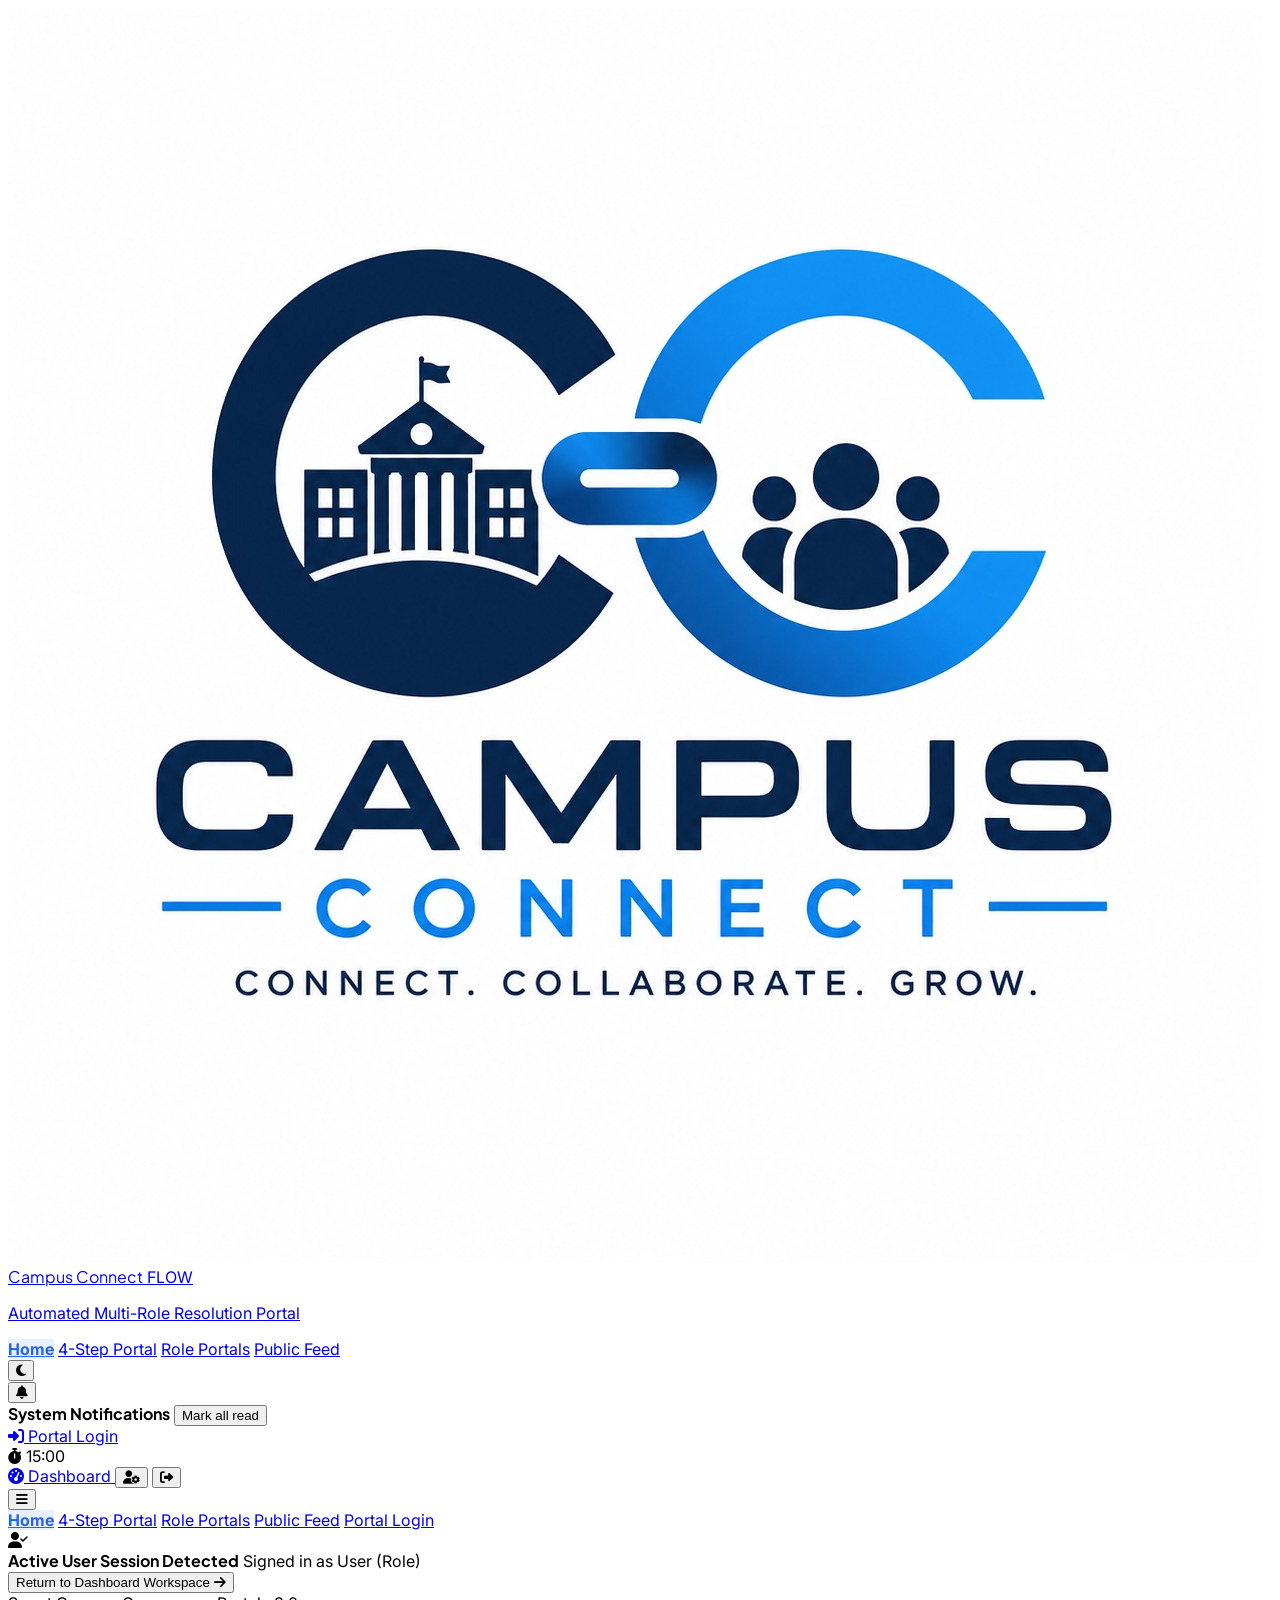
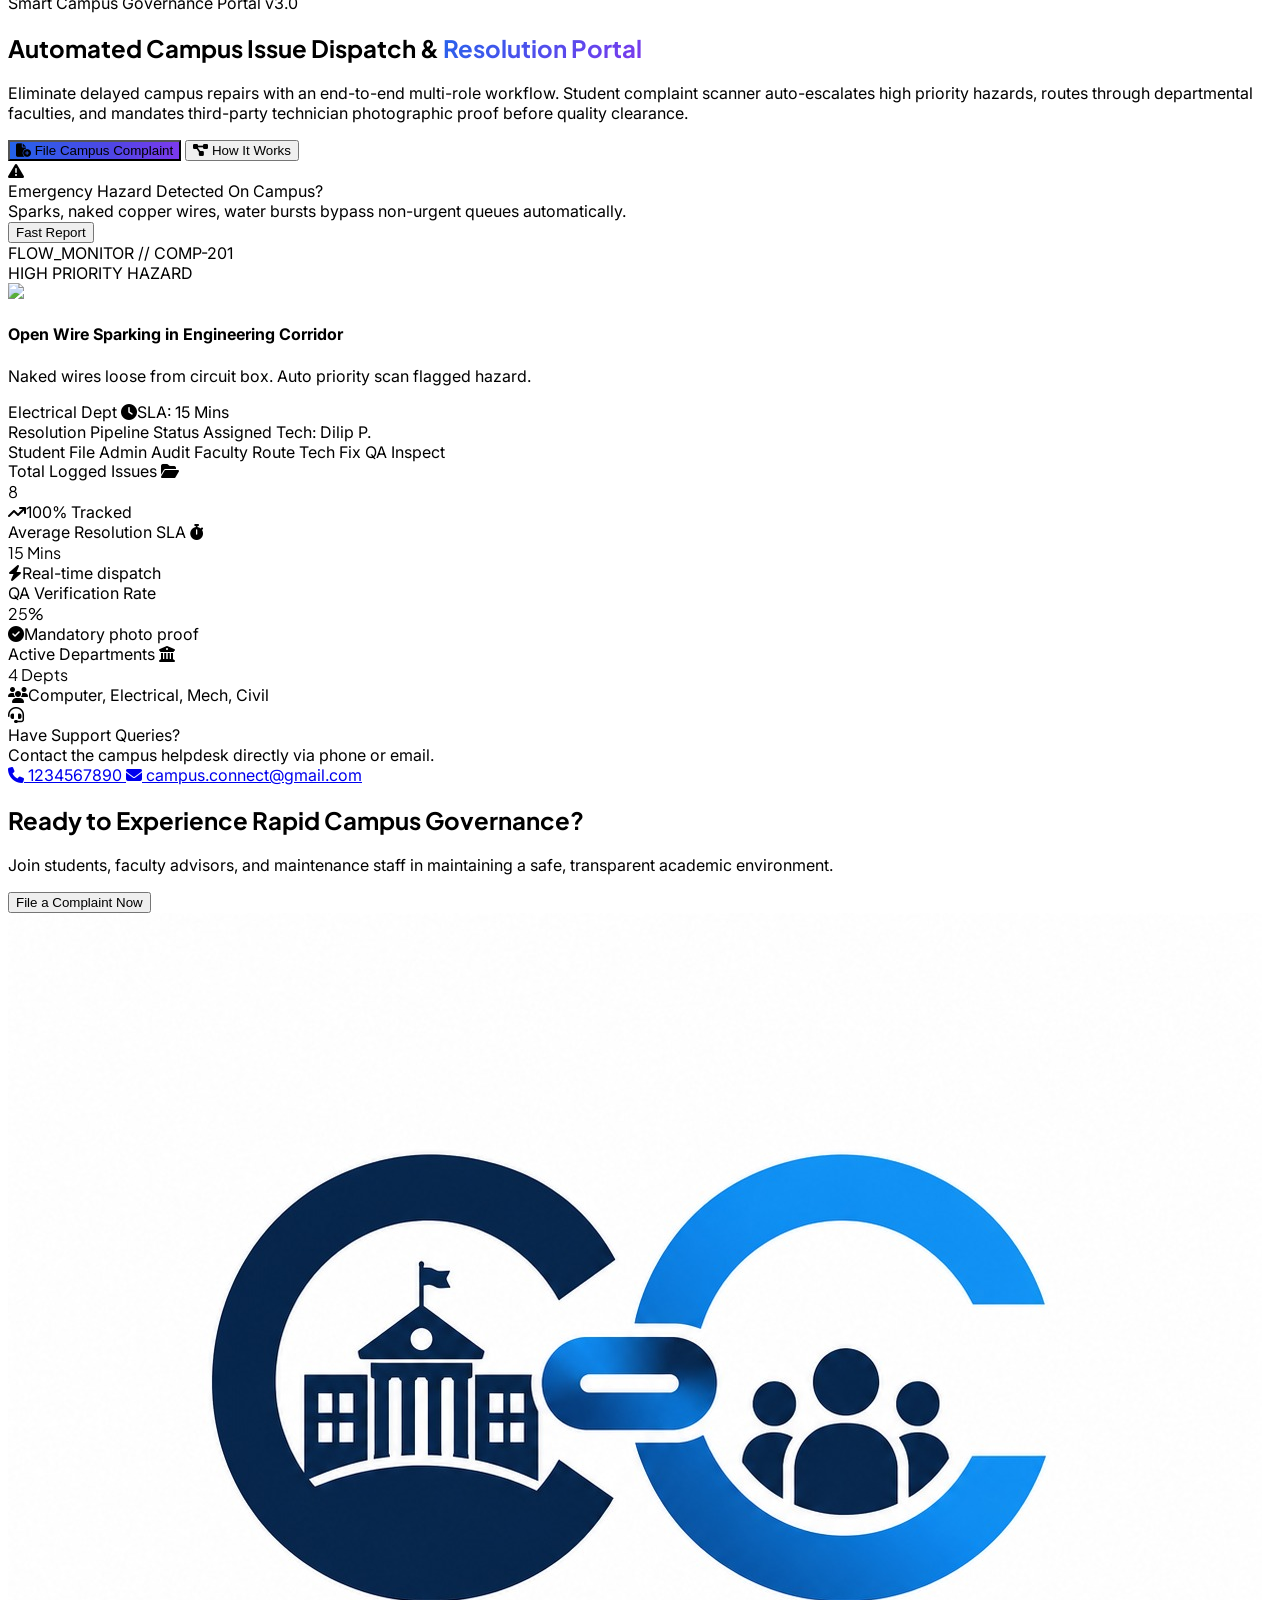
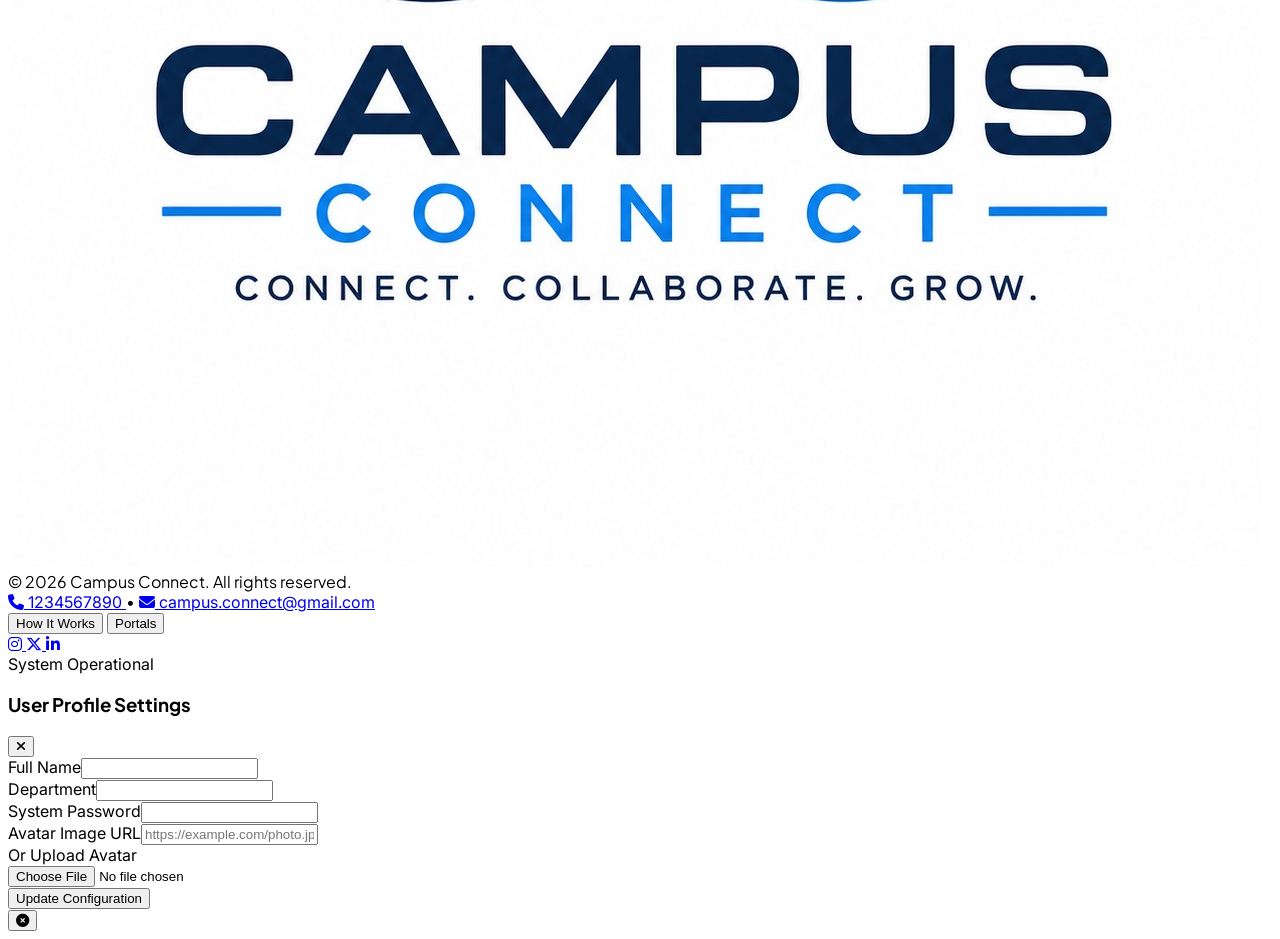
==== index.html @ c185c7f8 "feat: Initial commit of Campus Connect multi-page web application" ====
<!DOCTYPE html>
<html lang="en" class="light scroll-smooth">
<head>
  <meta charset="UTF-8">
  <meta name="viewport" content="width=device-width, initial-scale=1.0">
  <title>Campus Connect - Multi-Role Resolution Portal</title>
  
  <!-- Tailwind CSS CDN & Config -->
  <script src="https://cdn.tailwindcss.com"></script>
  <script>
    tailwind.config = {
      darkMode: 'class',
      theme: {
        extend: {
          colors: {
            brand: { blue:'#2563eb', cyan:'#06b6d4', emerald:'#059669', violet:'#7c3aed', amber:'#d97706' }
          },
          fontFamily: { sans:['Inter','sans-serif'], display:['Plus Jakarta Sans','sans-serif'] },
          boxShadow: { soft:'0 8px 30px rgba(0,0,0,0.06)', softDark:'0 8px 30px rgba(0,0,0,0.3)', glow:'0 0 25px rgba(37,99,235,0.2)' }
        }
      }
    }
  </script>
  
  <!-- Fonts & Icons -->
  <link href="https://fonts.googleapis.com/css2?family=Inter:wght@400;500;600;700&family=Plus+Jakarta+Sans:wght@600;700;800&display=swap" rel="stylesheet">
  <link rel="stylesheet" href="https://cdnjs.cloudflare.com/ajax/libs/font-awesome/6.5.0/css/all.min.css">
  

  <!-- External Stylesheets -->
  <link rel="stylesheet" href="css/style.css">
  <link rel="stylesheet" href="css/home.css">
</head>
<body class="bg-[#f8fafc] dark:bg-[#070709] text-slate-900 dark:text-zinc-100 min-h-screen flex flex-col transition-colors duration-500 selection:bg-blue-600 selection:text-white relative">

  <!-- Background ambient blur decoration -->
  <!-- Background ambient blur decoration -->
<div id="bc-bg" class="fixed inset-0 z-0 pointer-events-none">
  <div class="absolute inset-0 bg-[url('bg.png')] bg-cover bg-center bg-no-repeat bg-fixed opacity-30 dark:opacity-20"></div>
  <div class="absolute -top-32 -left-32 w-[700px] h-[700px] bg-blue-600/15 dark:bg-blue-600/15 blur-[140px] rounded-full animate-glow"></div>
  <div class="absolute -bottom-32 -right-32 w-[700px] h-[700px] bg-violet-600/15 dark:bg-violet-600/15 blur-[140px] rounded-full animate-glow" style="animation-delay: 2s;"></div>
</div>

  <!-- Header Navigation -->
  <!-- Header Navigation -->
<header id="main-header" class="sticky top-0 z-40 bg-white/85 dark:bg-zinc-950/80 backdrop-blur-2xl border-b border-slate-200/80 dark:border-zinc-800/80 transition-colors">
  <div class="max-w-[1440px] mx-auto px-4 lg:px-8 h-[72px] flex items-center justify-between">
    <!-- Brand Logo -->
    <a href="index.html" class="flex items-center gap-3 cursor-pointer group">
      <img src="assets/logo/logo.png" alt="Campus Connect Logo" class="h-10 w-10 rounded-xl object-contain shadow-lg group-hover:rotate-12 group-hover:scale-110 transition-all duration-300 animate-wiggle">
      <div>
        <div class="flex items-center gap-2">
          <span class="font-display font-extrabold text-[20px] tracking-tight text-slate-900 dark:text-white group-hover:text-blue-600 transition-colors">Campus Connect</span>
          <span class="text-[11px] px-2 py-0.5 rounded-full bg-blue-600 text-white font-bold tracking-widest shadow-sm animate-pulse">FLOW</span>
        </div>
        <p class="text-[12px] text-slate-500 dark:text-zinc-400 font-medium -mt-0.5">Automated Multi-Role Resolution Portal</p>
      </div>
    </a>
    
    <!-- Landing Navigation Links -->
    <nav class="hidden md:flex items-center gap-2 text-sm font-semibold text-slate-600 dark:text-zinc-300">
      <a href="index.html" id="nav-item-home" class="nav-route-btn px-4 py-2 rounded-xl text-slate-600 dark:text-zinc-300 hover:text-blue-600 dark:hover:text-blue-400 hover:bg-slate-100 dark:hover:bg-zinc-800/60 transition-all font-semibold">Home</a>
      <a href="portal.html" id="nav-item-portal" class="nav-route-btn px-4 py-2 rounded-xl text-slate-600 dark:text-zinc-300 hover:text-blue-600 dark:hover:text-blue-400 hover:bg-slate-100 dark:hover:bg-zinc-800/60 transition-all font-semibold">4-Step Portal</a>
      <a href="roles.html" id="nav-item-roles" class="nav-route-btn px-4 py-2 rounded-xl text-slate-600 dark:text-zinc-300 hover:text-blue-600 dark:hover:text-blue-400 hover:bg-slate-100 dark:hover:bg-zinc-800/60 transition-all font-semibold">Role Portals</a>
      <a href="feed.html" id="nav-item-feed" class="nav-route-btn px-4 py-2 rounded-xl text-slate-600 dark:text-zinc-300 hover:text-blue-600 dark:hover:text-blue-400 hover:bg-slate-100 dark:hover:bg-zinc-800/60 transition-all font-semibold">Public Feed</a>
    </nav>

    <!-- Header Right Action Group -->
    <div class="flex items-center gap-3">
      <button onclick="toggleTheme()" aria-label="Toggle Dark Mode" class="h-10 w-10 rounded-xl bg-white dark:bg-zinc-900 border border-slate-200 dark:border-zinc-800 flex items-center justify-center hover:scale-110 hover:rotate-45 transition-all text-slate-700 dark:text-zinc-300 shadow-sm">
        <i id="themeIcon" class="fa-solid fa-moon"></i>
      </button>
      
      <!-- Live Notification Icon -->
      <div id="notifWrap" class="relative hidden">
        <button onclick="toggleNotif()" aria-label="System Notifications" class="h-10 w-10 rounded-xl bg-white dark:bg-zinc-900 border border-slate-200 dark:border-zinc-800 flex items-center justify-center relative text-slate-700 dark:text-zinc-300 shadow-sm hover:scale-105 transition">
          <i class="fa-solid fa-bell"></i>
          <span id="notifDot" class="hidden absolute top-2 right-2 h-2.5 w-2.5 bg-red-500 rounded-full animate-ping"></span>
        </button>
        <div id="notifDrop" class="hidden absolute right-0 mt-3 w-[360px] sm:w-[400px] bg-white dark:bg-zinc-900 border border-slate-200 dark:border-zinc-800 rounded-2xl shadow-2xl overflow-hidden z-50">
          <div class="p-4 border-b border-slate-100 dark:border-zinc-800 flex justify-between items-center bg-slate-50/50 dark:bg-zinc-800/50">
            <b class="font-display text-sm">System Notifications</b>
            <button onclick="markAllRead()" class="text-xs text-blue-600 dark:text-blue-400 font-semibold hover:underline">Mark all read</button>
          </div>
          <div id="notifList" class="max-h-[360px] overflow-y-auto"></div>
        </div>
      </div>
      
      <!-- User Profile Chip or Portal Sign In Button -->
      <div id="navRightAuthSlot">
        <a href="login.html" id="navLoginBtn" class="btn-animate px-5 py-2.5 rounded-xl bg-blue-600 hover:bg-blue-700 text-white font-bold text-sm shadow-md flex items-center gap-2">
          <i class="fa-solid fa-right-to-bracket"></i> Portal Login
        </a>
      </div>

      <div id="userChip" class="hidden items-center gap-3">
        <!-- Live Countdown Timer -->
        <div id="sessionTimerBadge" class="hidden items-center gap-1.5 px-3 py-1.5 rounded-xl bg-amber-500/10 text-amber-600 dark:bg-amber-500/20 dark:text-amber-400 font-mono text-sm font-bold transition">
          <i class="fa-solid fa-stopwatch animate-pulse"></i>
          <span id="sessionCountdown">15:00</span>
        </div>

        <div class="text-right leading-tight hidden sm:block">
          <div id="chipName" class="text-base font-bold text-slate-800 dark:text-zinc-200"></div>
          <div id="chipRole" class="text-xs text-slate-500 dark:text-zinc-400"></div>
        </div>
        <div id="chipAvatar" class="h-10 w-10 rounded-xl bg-blue-600 text-white flex items-center justify-center font-bold text-base overflow-hidden bg-cover bg-center shadow-md hover:scale-105 transition"></div>
        
        <a href="roles.html" title="Go to Dashboard" class="btn-animate px-3.5 py-2 rounded-xl bg-slate-900 dark:bg-white text-white dark:text-black font-bold text-xs hidden md:flex items-center gap-1.5">
          <i class="fa-solid fa-gauge-high"></i> Dashboard
        </a>
        <button onclick="openProfileModal()" title="Profile Settings" class="h-10 w-10 rounded-xl bg-slate-100 dark:bg-zinc-800 flex items-center justify-center hover:text-blue-600 hover:scale-110 transition text-slate-600 dark:text-zinc-300"><i class="fa-solid fa-user-gear text-sm"></i></button>
        <button onclick="logout(false)" title="Logout" class="h-10 w-10 rounded-xl bg-slate-100 dark:bg-zinc-800 flex items-center justify-center hover:text-red-500 hover:scale-110 transition text-slate-600 dark:text-zinc-300"><i class="fa-solid fa-right-from-bracket text-sm"></i></button>
      </div>

      <!-- Mobile Hamburger Button -->
      <button onclick="toggleMobileMenu()" aria-label="Toggle Navigation Menu" class="md:hidden h-10 w-10 rounded-xl bg-white dark:bg-zinc-900 border border-slate-200 dark:border-zinc-800 flex items-center justify-center text-slate-700 dark:text-zinc-300">
        <i class="fa-solid fa-bars"></i>
      </button>
    </div>
  </div>

  <!-- Mobile Drawer Menu -->
  <div id="mobileMenuDrawer" class="hidden md:hidden border-t border-slate-200 dark:border-zinc-800 bg-white/95 dark:bg-zinc-950/95 backdrop-blur-xl px-4 py-4 space-y-2">
    <a href="index.html" id="mob-nav-home" class="mobile-nav-btn block px-4 py-2.5 rounded-xl text-slate-700 dark:text-zinc-200 hover:bg-slate-100 dark:hover:bg-zinc-800/60 font-semibold text-sm">Home</a>
    <a href="portal.html" id="mob-nav-portal" class="mobile-nav-btn block px-4 py-2.5 rounded-xl text-slate-700 dark:text-zinc-200 hover:bg-slate-100 dark:hover:bg-zinc-800/60 font-semibold text-sm">4-Step Portal</a>
    <a href="roles.html" id="mob-nav-roles" class="mobile-nav-btn block px-4 py-2.5 rounded-xl text-slate-700 dark:text-zinc-200 hover:bg-slate-100 dark:hover:bg-zinc-800/60 font-semibold text-sm">Role Portals</a>
    <a href="feed.html" id="mob-nav-feed" class="mobile-nav-btn block px-4 py-2.5 rounded-xl text-slate-700 dark:text-zinc-200 hover:bg-slate-100 dark:hover:bg-zinc-800/60 font-semibold text-sm">Public Feed</a>
    <a href="login.html" id="mob-nav-login" class="mobile-nav-btn block px-4 py-2.5 rounded-xl text-blue-600 dark:text-blue-400 hover:bg-blue-50 dark:hover:bg-blue-950/40 font-bold text-sm">Portal Login</a>
  </div>
</header>

  <!-- Toast Message Container -->
  <div id="toastBox" class="fixed top-24 right-6 z-[100] flex flex-col gap-2 pointer-events-none"></div>

  <!-- Main Content -->
  <main class="flex-1 max-w-[1440px] w-full mx-auto px-4 lg:px-8 py-6 lg:py-8 relative z-10">
    <section id="view-landing" class="space-y-20 py-6 page-view">
  

  <!-- Banner for logged-in users visiting Home -->
  <div id="loggedInHomeBanner" class="hidden p-5 rounded-2xl bg-blue-600/10 border border-blue-600/20 text-blue-900 dark:text-blue-300 flex flex-wrap justify-between items-center gap-4 transition-all hover:border-blue-600/40 reveal-on-scroll">
    <div class="flex items-center gap-3">
      <div class="h-12 w-12 rounded-xl bg-blue-600 text-white flex items-center justify-center font-bold text-xl pulse-ring"><i class="fa-solid fa-user-check"></i></div>
      <div>
        <b class="font-display font-bold text-base block">Active User Session Detected</b>
        <span class="text-sm text-slate-600 dark:text-zinc-400">Signed in as <span id="bannerUserName" class="font-bold">User</span> (<span id="bannerUserRole">Role</span>)</span>
      </div>
    </div>
    <button onclick="openDashboardView()" class="btn-animate px-6 py-3 rounded-xl bg-blue-600 hover:bg-blue-700 text-white font-bold text-sm shadow-md flex items-center gap-2">
      Return to Dashboard Workspace <i class="fa-solid fa-arrow-right transition-transform group-hover:translate-x-1"></i>
    </button>
  </div>

  <!-- Hero Section -->
  <div class="grid lg:grid-cols-12 gap-10 items-center pt-4">
    <div class="lg:col-span-7 space-y-8 reveal-on-scroll">
      <div class="inline-flex items-center gap-2 px-4 py-2 rounded-full bg-blue-500/10 dark:bg-blue-500/20 text-blue-700 dark:text-blue-300 text-sm font-bold border border-blue-500/20 animate-border">
        <span class="relative flex h-2.5 w-2.5">
          <span class="animate-ping absolute inline-flex h-full w-full rounded-full bg-blue-400 opacity-75"></span>
          <span class="relative inline-flex rounded-full h-2.5 w-2.5 bg-blue-500"></span>
        </span>
        Smart Campus Governance Portal v3.0
      </div>

      <h1 class="font-display text-5xl sm:text-6xl lg:text-7xl font-extrabold tracking-tight leading-[1.08] text-slate-900 dark:text-white">
        Automated Campus Issue Dispatch & <span class="gradient-text">Resolution Portal</span>
      </h1>

      <p class="text-slate-600 dark:text-zinc-300 text-lg sm:text-xl leading-relaxed font-medium max-w-2xl">
        Eliminate delayed campus repairs with an end-to-end multi-role workflow. Student complaint scanner auto-escalates high priority hazards, routes through departmental faculties, and mandates third-party technician photographic proof before quality clearance.
      </p>

      <div class="flex flex-wrap items-center gap-4 pt-2">
        <button onclick="window.location.href='login.html?role=student'" class="btn-animate shimmer-btn px-8 py-4 rounded-xl text-white font-bold text-base shadow-xl shadow-blue-600/25 flex items-center gap-2.5 group">
          <i class="fa-solid fa-file-circle-plus group-hover:rotate-12 transition-transform text-lg"></i> File Campus Complaint
        </button>
        <button onclick="window.location.href='portal.html'" class="btn-animate px-8 py-4 rounded-xl bg-white dark:bg-zinc-900 border border-slate-200 dark:border-zinc-800 text-slate-800 dark:text-zinc-200 font-bold text-base hover:bg-slate-50 dark:hover:bg-zinc-800 flex items-center gap-2.5 group">
          <i class="fa-solid fa-diagram-project group-hover:scale-110 transition-transform text-lg"></i> How It Works
        </button>
      </div>

      <!-- Quick Emergency Hazard Trigger Banner -->
      <div class="p-5 rounded-2xl bg-amber-500/10 border border-amber-500/30 flex items-center justify-between gap-4 mt-8 hover:bg-amber-500/15 transition-all">
        <div class="flex items-center gap-3.5">
          <i class="fa-solid fa-triangle-exclamation text-amber-600 text-2xl animate-bounce"></i>
          <div>
            <div class="text-sm font-bold text-amber-900 dark:text-amber-400">Emergency Hazard Detected On Campus?</div>
            <div class="text-xs sm:text-sm text-slate-600 dark:text-zinc-400">Sparks, naked copper wires, water bursts bypass non-urgent queues automatically.</div>
          </div>
        </div>
        <button onclick="triggerEmergencyReport()" class="btn-animate px-4 py-2.5 rounded-xl bg-amber-600 text-white font-bold text-xs sm:text-sm hover:bg-amber-700 shrink-0">
          Fast Report
        </button>
      </div>
    </div>

    <!-- Hero Right Graphic Preview Card -->
    <div class="lg:col-span-5 reveal-on-scroll delay-200">
      <div class="bg-white dark:bg-zinc-900 border border-slate-200 dark:border-zinc-800 rounded-[32px] p-6 shadow-2xl relative overflow-hidden card-hover animate-float group">
        <div class="flex justify-between items-center pb-4 border-b border-slate-100 dark:border-zinc-800">
          <div class="flex items-center gap-2">
            <div class="h-3 w-3 rounded-full bg-red-500 animate-pulse"></div>
            <div class="h-3 w-3 rounded-full bg-amber-500"></div>
            <div class="h-3 w-3 rounded-full bg-emerald-500"></div>
            <span class="text-xs font-bold text-slate-400 ml-2 font-mono">FLOW_MONITOR // COMP-201</span>
          </div>
          <span class="px-3 py-1 rounded-full text-xs font-bold bg-red-600 text-white animate-pulse">HIGH PRIORITY HAZARD</span>
        </div>

        <div class="mt-5 space-y-5">
          <div class="flex items-start gap-4">
            <div class="overflow-hidden rounded-xl border shrink-0 h-24 w-28">
              <img src="https://images.unsplash.com/photo-1558346490-a72e53ae2d4f?q=80&w=300" class="h-full w-full object-cover img-zoom">
            </div>
            <div>
              <h4 class="font-bold text-base text-slate-900 dark:text-zinc-100 group-hover:text-blue-600 transition-colors">Open Wire Sparking in Engineering Corridor</h4>
              <p class="text-xs sm:text-sm text-slate-500 dark:text-zinc-400 mt-1 line-clamp-2">Naked wires loose from circuit box. Auto priority scan flagged hazard.</p>
              <div class="flex items-center gap-2.5 mt-2.5">
                <span class="text-xs font-semibold px-2.5 py-0.5 rounded bg-blue-100 dark:bg-blue-950 text-blue-700 dark:text-blue-300">Electrical Dept</span>
                <span class="text-xs text-slate-400"><i class="fa-solid fa-clock mr-1 animate-spin" style="animation-duration: 8s;"></i>SLA: 15 Mins</span>
              </div>
            </div>
          </div>

          <!-- Mini Step Progress Bar -->
          <div class="p-4 bg-slate-50 dark:bg-zinc-800/60 rounded-xl border border-slate-150 dark:border-zinc-800 space-y-2.5">
            <div class="flex justify-between text-xs font-bold">
              <span>Resolution Pipeline Status</span>
              <span class="text-blue-600 dark:text-blue-400">Assigned Tech: Dilip P.</span>
            </div>
            <div class="w-full bg-slate-200 dark:bg-zinc-700 h-2.5 rounded-full overflow-hidden flex">
              <div class="bg-blue-600 h-full w-[65%] animate-pulse"></div>
            </div>
            <div class="flex justify-between text-[11px] text-slate-400 font-mono">
              <span>Student File</span>
              <span>Admin Audit</span>
              <span>Faculty Route</span>
              <span class="text-blue-600 font-bold">Tech Fix</span>
              <span>QA Inspect</span>
            </div>
          </div>
        </div>
      </div>
    </div>
  </div>

  <!-- Live Operational Counters -->
  <div id="landingStatsGrid" class="grid grid-cols-2 lg:grid-cols-4 gap-5 pt-4">
    <div class="bg-white dark:bg-zinc-900 border border-slate-200 dark:border-zinc-800 rounded-2xl p-6 shadow-sm card-hover group reveal-on-scroll delay-100">
      <div class="text-sm font-semibold text-slate-500 dark:text-zinc-400 flex items-center justify-between">
        <span>Total Logged Issues</span>
        <i class="fa-solid fa-folder-open text-blue-600 text-lg group-hover:scale-125 transition-transform"></i>
      </div>
      <div id="lStatTotal" class="text-4xl font-extrabold font-display mt-3 text-slate-900 dark:text-white group-hover:text-blue-600 transition-colors">0</div>
      <div class="text-xs text-emerald-600 font-semibold mt-1.5"><i class="fa-solid fa-arrow-trend-up mr-1"></i>100% Tracked</div>
    </div>

    <div class="bg-white dark:bg-zinc-900 border border-slate-200 dark:border-zinc-800 rounded-2xl p-6 shadow-sm card-hover group reveal-on-scroll delay-200">
      <div class="text-sm font-semibold text-slate-500 dark:text-zinc-400 flex items-center justify-between">
        <span>Average Resolution SLA</span>
        <i class="fa-solid fa-stopwatch text-violet-600 text-lg group-hover:scale-125 transition-transform"></i>
      </div>
      <div id="lStatSla" class="text-4xl font-extrabold font-display mt-3 text-slate-900 dark:text-white group-hover:text-violet-600 transition-colors">15 Mins</div>
      <div class="text-xs text-blue-600 font-semibold mt-1.5"><i class="fa-solid fa-bolt mr-1 animate-bounce"></i>Real-time dispatch</div>
    </div>

    <div class="bg-white dark:bg-zinc-900 border border-slate-200 dark:border-zinc-800 rounded-2xl p-6 shadow-sm card-hover group reveal-on-scroll delay-300">
      <div class="text-sm font-semibold text-slate-500 dark:text-zinc-400 flex items-center justify-between">
        <span>QA Verification Rate</span>
        <i class="fa-solid fa-shield-check text-emerald-600 text-lg group-hover:scale-125 transition-transform"></i>
      </div>
      <div id="lStatCleared" class="text-4xl font-extrabold font-display mt-3 text-slate-900 dark:text-white group-hover:text-emerald-600 transition-colors">0%</div>
      <div class="text-xs text-emerald-600 font-semibold mt-1.5"><i class="fa-solid fa-circle-check mr-1"></i>Mandatory photo proof</div>
    </div>

    <div class="bg-white dark:bg-zinc-900 border border-slate-200 dark:border-zinc-800 rounded-2xl p-6 shadow-sm card-hover group reveal-on-scroll delay-400">
      <div class="text-sm font-semibold text-slate-500 dark:text-zinc-400 flex items-center justify-between">
        <span>Active Departments</span>
        <i class="fa-solid fa-building-columns text-amber-600 text-lg group-hover:scale-125 transition-transform"></i>
      </div>
      <div id="lStatDepts" class="text-4xl font-extrabold font-display mt-3 text-slate-900 dark:text-white group-hover:text-amber-600 transition-colors">4 Depts</div>
      <div class="text-xs text-slate-500 font-semibold mt-1.5"><i class="fa-solid fa-users mr-1"></i>Computer, Electrical, Mech, Civil</div>
    </div>
  </div>

  <!-- ROLE PORTAL SELECTION CARDS -->
  <div 
  <!-- DIRECT HELP CONTACT CARD -->
  <div class="max-w-4xl mx-auto p-6 rounded-3xl bg-white dark:bg-zinc-900 border border-slate-200 dark:border-zinc-800 shadow-sm flex flex-col sm:flex-row items-center justify-between gap-6 hover:border-blue-500/40 transition-colors reveal-on-scroll">
    <div class="flex items-center gap-4">
      <div class="h-12 w-12 rounded-2xl bg-blue-600/10 text-blue-600 flex items-center justify-center shrink-0 animate-pulse text-xl">
        <i class="fa-solid fa-headset"></i>
      </div>
      <div>
        <div class="text-base font-bold text-slate-900 dark:text-white">Have Support Queries?</div>
        <div class="text-xs sm:text-sm text-slate-500 dark:text-zinc-400">Contact the campus helpdesk directly via phone or email.</div>
      </div>
    </div>
    <div class="flex items-center gap-3 text-sm font-bold shrink-0">
      <a href="tel:1234567890" class="btn-animate px-4 py-2.5 rounded-xl bg-slate-100 dark:bg-zinc-800 hover:text-blue-600 flex items-center gap-2">
        <i class="fa-solid fa-phone text-blue-600"></i> 1234567890
      </a>
      <a href="mailto:campus.connect@gmail.com" class="btn-animate px-4 py-2.5 rounded-xl bg-blue-600 text-white hover:bg-blue-700 flex items-center gap-2 shadow-sm">
        <i class="fa-solid fa-envelope"></i> campus.connect@gmail.com
      </a>
    </div>
  </div>

  <!-- CALL TO ACTION BANNER -->
  <div class="p-10 sm:p-14 rounded-[36px] bg-gradient-to-r from-blue-600 via-indigo-600 to-violet-600 text-white text-center space-y-5 shadow-xl relative overflow-hidden group reveal-on-scroll">
    <div class="absolute inset-0 bg-white/5 opacity-0 group-hover:opacity-100 transition-opacity"></div>
    <h2 class="font-display text-3xl sm:text-5xl font-extrabold relative z-10">Ready to Experience Rapid Campus Governance?</h2>
    <p class="text-base sm:text-lg text-blue-100 max-w-2xl mx-auto font-medium relative z-10">Join students, faculty advisors, and maintenance staff in maintaining a safe, transparent academic environment.</p>
    <div class="pt-2 relative z-10">
      <button onclick="window.location.href='login.html?role=student'" class="btn-animate px-9 py-4 rounded-xl bg-white text-blue-700 font-extrabold text-base shadow-lg hover:bg-slate-100">
        File a Complaint Now
      </button>
    </div>
  </div>


</section>
  </main>

  <!-- Shared Footer -->
  <footer class="mt-auto border-t border-slate-200 dark:border-zinc-800 bg-white/80 dark:bg-zinc-950/80 backdrop-blur-md relative z-10 py-6 transition-colors">
  <div class="max-w-[1440px] mx-auto px-4 lg:px-8 flex flex-col md:flex-row items-center justify-between gap-4 text-xs text-slate-500 dark:text-zinc-400">
    <div class="flex flex-col sm:flex-row items-center gap-3 sm:gap-4">
      <div class="flex items-center gap-3">
        <img src="assets/logo/logo.png" alt="Campus Connect Logo" class="h-7 w-7 rounded-lg object-contain">
        <span class="font-display font-semibold text-slate-700 dark:text-zinc-300">&copy; 2026 Campus Connect. All rights reserved.</span>
      </div>
      
      <!-- Contact Information Details -->
      <div class="flex items-center gap-3 border-t sm:border-t-0 sm:border-l border-slate-200 dark:border-zinc-800 pt-2 sm:pt-0 sm:pl-4 text-[11px] font-medium">
        <a href="tel:1234567890" class="hover:text-blue-600 dark:hover:text-blue-400 transition flex items-center gap-1.5">
          <i class="fa-solid fa-phone text-blue-600"></i> 1234567890
        </a>
        <span class="text-slate-300 dark:text-zinc-700">•</span>
        <a href="mailto:campus.connect@gmail.com" class="hover:text-blue-600 dark:hover:text-blue-400 transition flex items-center gap-1.5">
          <i class="fa-solid fa-envelope text-blue-600"></i> campus.connect@gmail.com
        </a>
      </div>
    </div>

    <div class="flex flex-wrap items-center gap-4 sm:gap-6 font-medium">
      <button href="portal.html" class="hover:text-blue-600 dark:hover:text-blue-400 transition">How It Works</button>
      <button href="roles.html" class="hover:text-blue-600 dark:hover:text-blue-400 transition">Portals</button>
      
      <!-- Social Media Buttons -->
      <div class="flex items-center gap-2 border-t sm:border-t-0 sm:border-l border-slate-200 dark:border-zinc-800 pt-2 sm:pt-0 sm:pl-4">
        <a href="https://instagram.com" target="_blank" rel="noopener noreferrer" title="Instagram" class="h-8 w-8 rounded-xl bg-slate-100 dark:bg-zinc-800 hover:bg-pink-600 hover:text-white dark:hover:bg-pink-600 dark:hover:text-white flex items-center justify-center text-slate-600 dark:text-zinc-300 transition-all shadow-sm hover:scale-105">
          <i class="fa-brands fa-instagram text-sm"></i>
        </a>
        <a href="https://twitter.com" target="_blank" rel="noopener noreferrer" title="Twitter / X" class="h-8 w-8 rounded-xl bg-slate-100 dark:bg-zinc-800 hover:bg-slate-900 hover:text-white dark:hover:bg-white dark:hover:text-black flex items-center justify-center text-slate-600 dark:text-zinc-300 transition-all shadow-sm hover:scale-105">
          <i class="fa-brands fa-x-twitter text-sm"></i>
        </a>
        <a href="https://linkedin.com" target="_blank" rel="noopener noreferrer" title="LinkedIn" class="h-8 w-8 rounded-xl bg-slate-100 dark:bg-zinc-800 hover:bg-blue-600 hover:text-white dark:hover:bg-blue-600 dark:hover:text-white flex items-center justify-center text-slate-600 dark:text-zinc-300 transition-all shadow-sm hover:scale-105">
          <i class="fa-brands fa-linkedin-in text-sm"></i>
        </a>
      </div>

      <span class="inline-flex items-center gap-1.5 px-2.5 py-1 rounded-full bg-emerald-500/10 text-emerald-600 dark:text-emerald-400 font-bold text-[10px]">
        <span class="h-1.5 w-1.5 rounded-full bg-emerald-500 animate-pulse"></span>
        System Operational
      </span>
    </div>
  </div>
</footer>

  <!-- Global Modals -->
  <!-- Profile Editing Modal -->
<div id="modalProfile" class="fixed inset-0 hidden z-50 overflow-y-auto">
  <div class="absolute inset-0 bg-black/40 modal-backdrop" onclick="closeProfileModal()"></div>
  <div class="relative max-w-md mx-auto mt-20 mb-10 bg-white dark:bg-zinc-900 rounded-[24px] border border-slate-200 dark:border-zinc-800 p-6 shadow-2xl">
    <div class="flex justify-between items-center mb-4">
      <h3 id="profileModalTitle" class="font-display font-bold text-lg text-slate-900 dark:text-white">User Profile Settings</h3>
      <button onclick="closeProfileModal()" class="h-8 w-8 rounded-full bg-slate-100 dark:bg-zinc-800 flex items-center justify-center"><i class="fa-solid fa-xmark"></i></button>
    </div>
    <form onsubmit="saveProfile(event)" class="space-y-4">
      <div><label class="text-xs font-semibold text-slate-700 dark:text-zinc-200">Full Name</label><input id="profName" required class="mt-1.5 w-full px-4 py-3 rounded-xl bg-slate-50 dark:bg-zinc-800 border text-sm"></div>
      <div id="profDeptGroup"><label id="profDeptLabel" class="text-xs font-semibold text-slate-700 dark:text-zinc-200">Department</label><input id="profDept" class="mt-1.5 w-full px-4 py-3 rounded-xl bg-slate-50 dark:bg-zinc-800 border text-sm"></div>
      <div><label class="text-xs font-semibold text-slate-700 dark:text-zinc-200">System Password</label><input id="profPass" type="password" required class="mt-1.5 w-full px-4 py-3 rounded-xl bg-slate-50 dark:bg-zinc-800 border text-sm"></div>
      <div><label class="text-xs font-semibold text-slate-700 dark:text-zinc-200">Avatar Image URL</label><input id="profImgUrl" placeholder="https://example.com/photo.jpg" class="mt-1.5 w-full px-4 py-3 rounded-xl bg-slate-50 dark:bg-zinc-800 border text-sm"></div>
      <div>
        <label class="text-xs font-semibold text-slate-700 dark:text-zinc-200">Or Upload Avatar</label>
        <div class="mt-1.5 border border-dashed rounded-xl p-3 bg-slate-50 dark:bg-zinc-800 text-center">
          <input type="file" id="profFile" accept="image/*" onchange="handleProfileImgUpload(this)" class="text-xs">
        </div>
      </div>
      <button class="w-full py-3 rounded-xl bg-blue-600 text-white font-bold text-sm shadow-md">Update Configuration</button>
    </form>
  </div>
</div>


  <!-- Media evidence visual lightbox -->
<div id="modalImg" class="fixed inset-0 hidden z-[70] bg-black/95 backdrop-blur-md flex items-center justify-center p-6" onclick="closeLightbox()">
  <div class="max-w-3xl w-full text-center relative" onclick="event.stopPropagation()">
    <button onclick="closeLightbox()" class="absolute -top-12 right-0 text-white text-2xl"><i class="fa-solid fa-circle-xmark"></i></button>
    <div id="lightboxMediaContainer" class="rounded-2xl overflow-hidden shadow-2xl bg-black max-h-[75vh] flex items-center justify-center"></div>
    <div id="bigCap" class="mt-3 text-white text-sm bg-white/10 inline-block px-4 py-2 rounded-full"></div>
  </div>
</div>



  <!-- Page Specific Modals -->
  

  <!-- Modular JavaScript Engine -->
  <script src="js/main.js"></script>
  <script src="js/navigation.js"></script>
  <script src="js/animations.js"></script>
</body>
</html>
---- css/style.css ----
/* ==========================================================================
   Campus Connect - Common Stylesheet (style.css)
   ========================================================================== */


*{ -webkit-font-smoothing:antialiased }
body{font-family:Inter,sans-serif}
.font-display{font-family:'Plus Jakarta Sans',sans-serif}
::-webkit-scrollbar{width:6px;height:6px}
::-webkit-scrollbar-thumb{background:#cbd5e1;border-radius:999px}
.dark ::-webkit-scrollbar-thumb{background:#3f3f46}
.modal-backdrop{backdrop-filter:blur(16px)}

/* Enhanced Animations & Transitions */
.card-hover{transition:all .35s cubic-bezier(.175,.885,.32,1.275)}
.card-hover:hover{transform:translateY(-6px) scale(1.015);box-shadow:0 22px 45px -12px rgba(37,99,235,.22)}

.btn-animate{transition:all .25s cubic-bezier(.4,0,.2,1);position:relative;overflow:hidden}
.btn-animate:hover{transform:translateY(-2px) scale(1.02);box-shadow:0 12px 25px -8px rgba(37,99,235,.35)}
.btn-animate:active{transform:translateY(1px) scale(0.98)}

.gradient-text{background:linear-gradient(135deg,#2563eb 0%,#7c3aed 100%);-webkit-background-clip:text;-webkit-text-fill-color:transparent}
.dark .gradient-text{background:linear-gradient(135deg,#60a5fa 0%,#c084fc 100%);-webkit-background-clip:text;-webkit-text-fill-color:transparent}

/* Custom Keyframe Animations */
@keyframes pulseGlow{0%,100%{opacity:0.6;transform:scale(1)}50%{opacity:0.95;transform:scale(1.06)}}
.animate-glow{animation:pulseGlow 4s infinite ease-in-out}

@keyframes floatSlow{0%,100%{transform:translateY(0px)}50%{transform:translateY(-10px)}}
.animate-float{animation:floatSlow 5s ease-in-out infinite}

@keyframes shimmerWave{0%{background-position:-200% 0}100%{background-position:200% 0}}
.shimmer-btn{background:linear-gradient(90deg, #2563eb 0%, #4f46e5 30%, #7c3aed 50%, #4f46e5 70%, #2563eb 100%);background-size:200% 100%;animation:shimmerWave 4s linear infinite}
.shimmer-btn:hover{animation-duration:1.5s}

@keyframes wiggle{0%,100%{transform:rotate(0deg)}25%{transform:rotate(-8deg)}75%{transform:rotate(8deg)}}
.group:hover .animate-wiggle{animation:wiggle .4s ease-in-out}

@keyframes borderRotate{0%{border-color:rgba(37,99,235,0.4)}50%{border-color:rgba(124,58,237,0.8)}100%{border-color:rgba(37,99,235,0.4)}}
.animate-border{animation:borderRotate 3s infinite ease-in-out}

@keyframes pulseRing{0%{transform:scale(0.95);box-shadow:0 0 0 0 rgba(37,99,235,0.7)}70%{transform:scale(1);box-shadow:0 0 0 10px rgba(37,99,235,0)}100%{transform:scale(0.95);box-shadow:0 0 0 0 rgba(37,99,235,0)}}
.pulse-ring{animation:pulseRing 2s infinite}

/* Image Zoom Effect */
.img-zoom{transition:transform .5s cubic-bezier(.2,.8,.2,1)}
.group:hover .img-zoom, .card-hover:hover .img-zoom{transform:scale(1.08)}

/* Scroll Reveal Base Classes */
.reveal-on-scroll {
  opacity: 0;
  transform: translateY(35px);
  transition: opacity 0.7s cubic-bezier(0.16, 1, 0.3, 1), transform 0.7s cubic-bezier(0.16, 1, 0.3, 1);
  will-change: opacity, transform;
}
.reveal-on-scroll.is-visible {
  opacity: 1;
  transform: translateY(0);
}

/* Stagger Delay Delays */
.delay-100 { transition-delay: 100ms; }
.delay-200 { transition-delay: 200ms; }
.delay-300 { transition-delay: 300ms; }
.delay-400 { transition-delay: 400ms; }


/* Active Nav State */
.nav-active-pill {
  background-color: rgb(37 99 235 / 0.1) !important;
  color: #2563eb !important;
  font-weight: 700 !important;
}

.dark .nav-active-pill {
  background-color: rgb(59 130 246 / 0.18) !important;
  color: #60a5fa !important;
}

/* Dynamic Header Hide/Show Physics */
#main-header {
  transition: transform 0.42s cubic-bezier(0.22, 1, 0.36, 1),
              opacity 0.38s cubic-bezier(0.22, 1, 0.36, 1),
              background-color 0.3s ease,
              border-color 0.3s ease,
              box-shadow 0.3s ease;
  transform: translateY(0);
  opacity: 1;
  will-change: transform, opacity;
}

#main-header.navbar-hidden {
  transform: translateY(-100%);
  opacity: 0;
  pointer-events: none;
}

/* Page Transition Entrance */
.page-view {
  animation: pageEntrance 0.38s cubic-bezier(0.22, 1, 0.36, 1) forwards;
  will-change: opacity, transform, filter;
}

@keyframes pageEntrance {
  0% {
    opacity: 0;
    transform: translateY(12px) scale(0.994);
    filter: blur(3px);
  }
  100% {
    opacity: 1;
    transform: translateY(0) scale(1);
    filter: blur(0);
  }
}
---- css/home.css ----
/* Home specific styles */
.flow-monitor-card { backdrop-filter: blur(20px); }
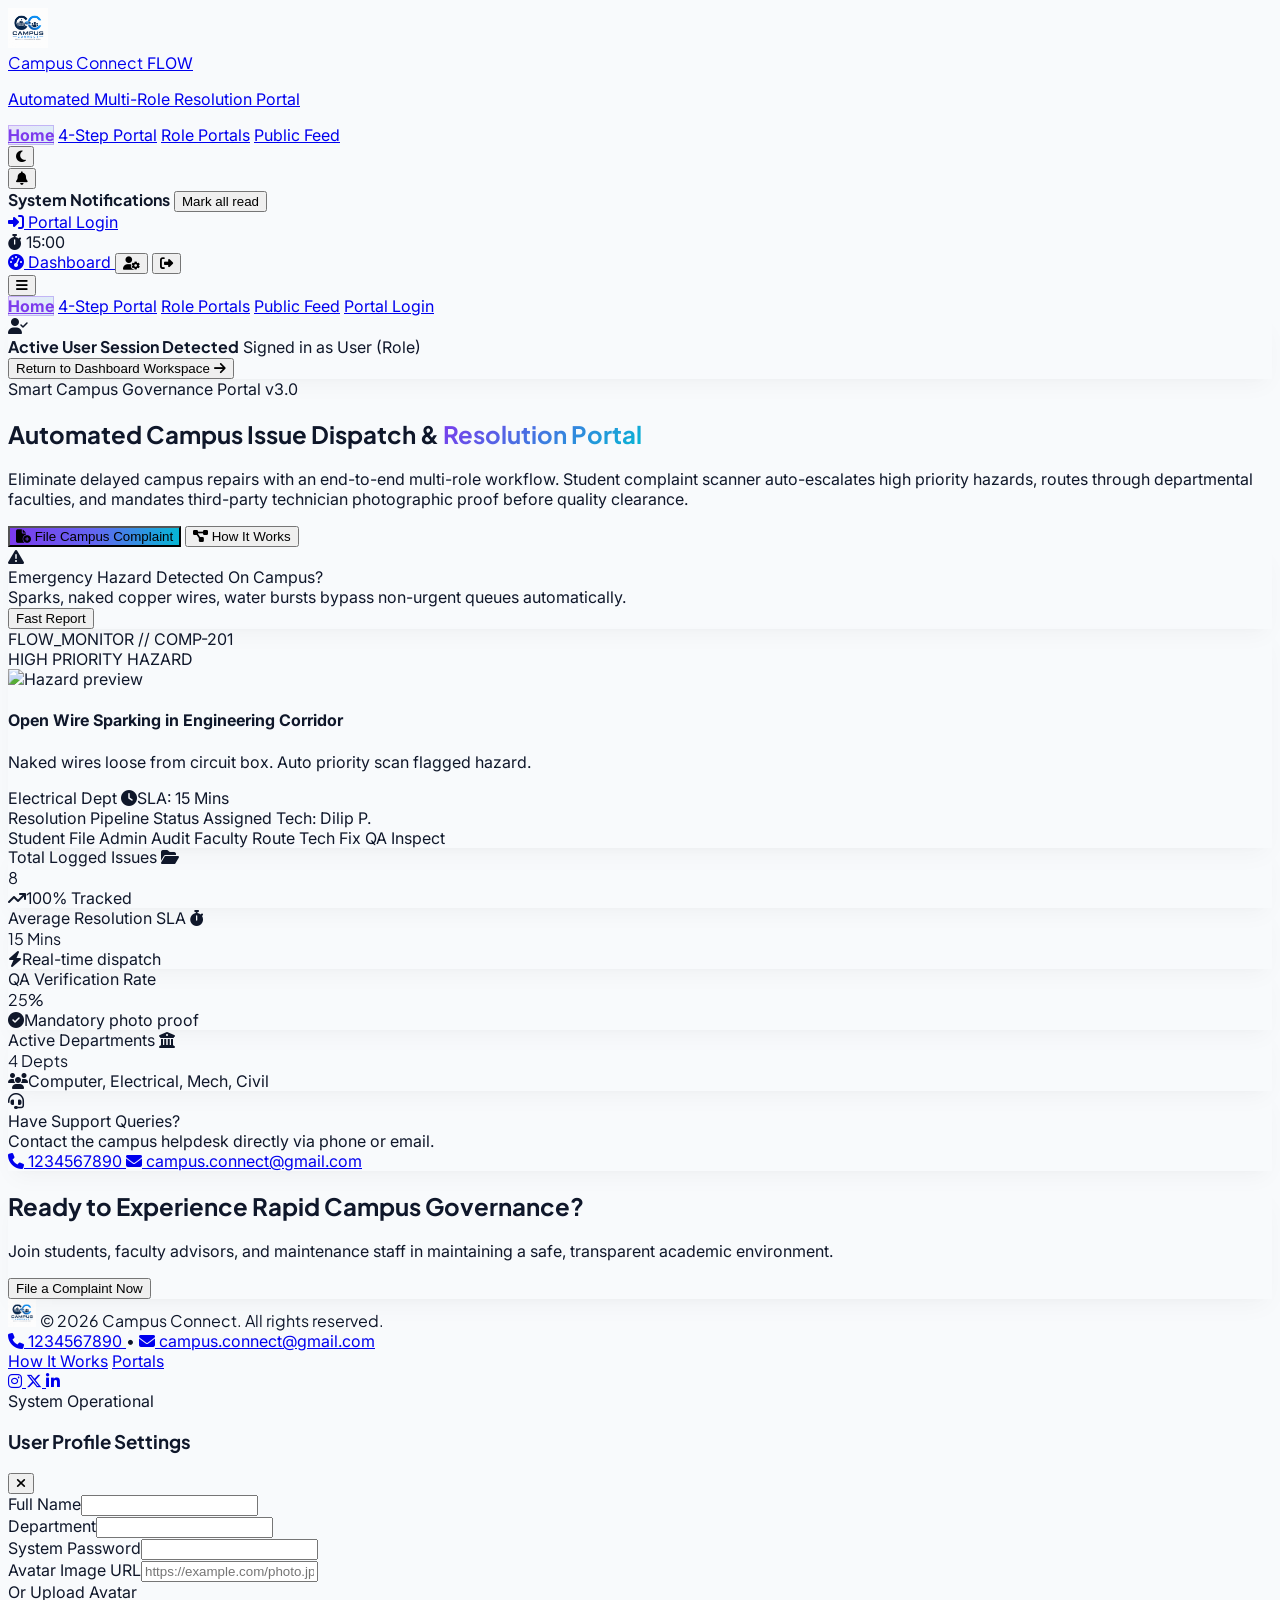
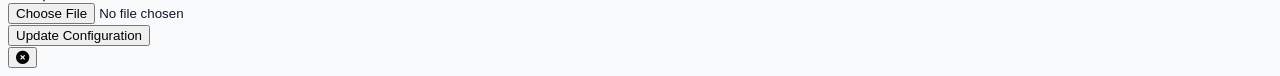
==== commit 09c879d9: "feat: improve frontend animations and UI" ====
--- a/index.html
+++ b/index.html
@@ -1,11 +1,42 @@
 <!DOCTYPE html>
-<html lang="en" class="light scroll-smooth">
+<html lang="en" class="scroll-smooth">
+
 <head>
   <meta charset="UTF-8">
   <meta name="viewport" content="width=device-width, initial-scale=1.0">
   <title>Campus Connect - Multi-Role Resolution Portal</title>
-  
-  <!-- Tailwind CSS CDN & Config -->
+
+  <!-- Instant Zero-Flash Theme Initialization Script (Executes before paint) -->
+  <script>
+    (function () {
+      try {
+        var saved = localStorage.getItem('campus_connect_theme');
+        var prefersDark = window.matchMedia && window.matchMedia('(prefers-color-scheme: dark)').matches;
+        var isDark = saved === 'dark' || (!saved && prefersDark);
+        if (isDark) {
+          document.documentElement.classList.add('dark');
+          document.documentElement.classList.remove('light');
+          document.documentElement.style.backgroundColor = '#070A13';
+          document.documentElement.style.colorScheme = 'dark';
+        } else {
+          document.documentElement.classList.add('light');
+          document.documentElement.classList.remove('dark');
+          document.documentElement.style.backgroundColor = '#f8fafc';
+          document.documentElement.style.colorScheme = 'light';
+        }
+      } catch (e) { }
+    })();
+  </script>
+
+  <!-- Critical Asset Preloads & Prefetches -->
+  <link rel="preload" href="assets/logo/logo.png" as="image">
+  <link rel="preload" href="bg.png" as="image">
+  <link rel="prefetch" href="portal.html">
+  <link rel="prefetch" href="roles.html">
+  <link rel="prefetch" href="feed.html">
+  <link rel="prefetch" href="login.html">
+
+  <!-- Tailwind CSS CDN & Config with Aurora Palette -->
   <script src="https://cdn.tailwindcss.com"></script>
   <script>
     tailwind.config = {
@@ -13,122 +44,173 @@
       theme: {
         extend: {
           colors: {
-            brand: { blue:'#2563eb', cyan:'#06b6d4', emerald:'#059669', violet:'#7c3aed', amber:'#d97706' }
+            brand: { purple: '#7C3AED', cyan: '#06B6D4', accent: '#22D3EE', highlight: '#A78BFA', dark: '#070A13', surface: '#151B32', border: '#26304A' }
           },
-          fontFamily: { sans:['Inter','sans-serif'], display:['Plus Jakarta Sans','sans-serif'] },
-          boxShadow: { soft:'0 8px 30px rgba(0,0,0,0.06)', softDark:'0 8px 30px rgba(0,0,0,0.3)', glow:'0 0 25px rgba(37,99,235,0.2)' }
+          fontFamily: { sans: ['Inter', 'sans-serif'], display: ['Plus Jakarta Sans', 'sans-serif'] },
+          boxShadow: { soft: '0 8px 30px rgba(0,0,0,0.06)', softDark: '0 8px 30px rgba(7,10,19,0.5)', aurora: '0 0 25px rgba(124,58,237,0.25), 0 0 40px rgba(6,182,212,0.15)' }
         }
       }
     }
   </script>
-  
+
   <!-- Fonts & Icons -->
-  <link href="https://fonts.googleapis.com/css2?family=Inter:wght@400;500;600;700&family=Plus+Jakarta+Sans:wght@600;700;800&display=swap" rel="stylesheet">
+  <link
+    href="https://fonts.googleapis.com/css2?family=Inter:wght@400;500;600;700&family=Plus+Jakarta+Sans:wght@600;700;800&display=swap"
+    rel="stylesheet">
   <link rel="stylesheet" href="https://cdnjs.cloudflare.com/ajax/libs/font-awesome/6.5.0/css/all.min.css">
-  
+
 
   <!-- External Stylesheets -->
   <link rel="stylesheet" href="css/style.css">
   <link rel="stylesheet" href="css/home.css">
 </head>
-<body class="bg-[#f8fafc] dark:bg-[#070709] text-slate-900 dark:text-zinc-100 min-h-screen flex flex-col transition-colors duration-500 selection:bg-blue-600 selection:text-white relative">
-
-  <!-- Background ambient blur decoration -->
-  <!-- Background ambient blur decoration -->
-<div id="bc-bg" class="fixed inset-0 z-0 pointer-events-none">
-  <div class="absolute inset-0 bg-[url('bg.png')] bg-cover bg-center bg-no-repeat bg-fixed opacity-30 dark:opacity-20"></div>
-  <div class="absolute -top-32 -left-32 w-[700px] h-[700px] bg-blue-600/15 dark:bg-blue-600/15 blur-[140px] rounded-full animate-glow"></div>
-  <div class="absolute -bottom-32 -right-32 w-[700px] h-[700px] bg-violet-600/15 dark:bg-violet-600/15 blur-[140px] rounded-full animate-glow" style="animation-delay: 2s;"></div>
-</div>
+
+<body
+  class="bg-[#f8fafc] dark:bg-[#070A13] text-slate-900 dark:text-[#F9FAFB] min-h-screen flex flex-col transition-colors duration-300 selection:bg-[#7C3AED] selection:text-white relative">
+
+  <!-- Ambient Aurora Space Background -->
+  <div id="bc-bg" class="fixed inset-0 z-0 pointer-events-none overflow-hidden">
+    <div
+      class="absolute inset-0 bg-[url('bg.png')] bg-cover bg-center bg-no-repeat bg-fixed opacity-20 dark:opacity-10">
+    </div>
+    <div
+      class="absolute -top-40 -left-40 w-[800px] h-[800px] bg-[#7C3AED]/20 dark:bg-[#7C3AED]/25 blur-[150px] rounded-full animate-aurora-1">
+    </div>
+    <div
+      class="absolute -bottom-40 -right-40 w-[800px] h-[800px] bg-[#06B6D4]/20 dark:bg-[#06B6D4]/25 blur-[150px] rounded-full animate-aurora-2">
+    </div>
+    <div
+      class="absolute top-1/2 left-1/2 -translate-x-1/2 -translate-y-1/2 w-[600px] h-[600px] bg-[#22D3EE]/10 dark:bg-[#22D3EE]/12 blur-[160px] rounded-full">
+    </div>
+  </div>
 
   <!-- Header Navigation -->
-  <!-- Header Navigation -->
-<header id="main-header" class="sticky top-0 z-40 bg-white/85 dark:bg-zinc-950/80 backdrop-blur-2xl border-b border-slate-200/80 dark:border-zinc-800/80 transition-colors">
-  <div class="max-w-[1440px] mx-auto px-4 lg:px-8 h-[72px] flex items-center justify-between">
-    <!-- Brand Logo -->
-    <a href="index.html" class="flex items-center gap-3 cursor-pointer group">
-      <img src="assets/logo/logo.png" alt="Campus Connect Logo" class="h-10 w-10 rounded-xl object-contain shadow-lg group-hover:rotate-12 group-hover:scale-110 transition-all duration-300 animate-wiggle">
-      <div>
-        <div class="flex items-center gap-2">
-          <span class="font-display font-extrabold text-[20px] tracking-tight text-slate-900 dark:text-white group-hover:text-blue-600 transition-colors">Campus Connect</span>
-          <span class="text-[11px] px-2 py-0.5 rounded-full bg-blue-600 text-white font-bold tracking-widest shadow-sm animate-pulse">FLOW</span>
-        </div>
-        <p class="text-[12px] text-slate-500 dark:text-zinc-400 font-medium -mt-0.5">Automated Multi-Role Resolution Portal</p>
-      </div>
-    </a>
-    
-    <!-- Landing Navigation Links -->
-    <nav class="hidden md:flex items-center gap-2 text-sm font-semibold text-slate-600 dark:text-zinc-300">
-      <a href="index.html" id="nav-item-home" class="nav-route-btn px-4 py-2 rounded-xl text-slate-600 dark:text-zinc-300 hover:text-blue-600 dark:hover:text-blue-400 hover:bg-slate-100 dark:hover:bg-zinc-800/60 transition-all font-semibold">Home</a>
-      <a href="portal.html" id="nav-item-portal" class="nav-route-btn px-4 py-2 rounded-xl text-slate-600 dark:text-zinc-300 hover:text-blue-600 dark:hover:text-blue-400 hover:bg-slate-100 dark:hover:bg-zinc-800/60 transition-all font-semibold">4-Step Portal</a>
-      <a href="roles.html" id="nav-item-roles" class="nav-route-btn px-4 py-2 rounded-xl text-slate-600 dark:text-zinc-300 hover:text-blue-600 dark:hover:text-blue-400 hover:bg-slate-100 dark:hover:bg-zinc-800/60 transition-all font-semibold">Role Portals</a>
-      <a href="feed.html" id="nav-item-feed" class="nav-route-btn px-4 py-2 rounded-xl text-slate-600 dark:text-zinc-300 hover:text-blue-600 dark:hover:text-blue-400 hover:bg-slate-100 dark:hover:bg-zinc-800/60 transition-all font-semibold">Public Feed</a>
-    </nav>
-
-    <!-- Header Right Action Group -->
-    <div class="flex items-center gap-3">
-      <button onclick="toggleTheme()" aria-label="Toggle Dark Mode" class="h-10 w-10 rounded-xl bg-white dark:bg-zinc-900 border border-slate-200 dark:border-zinc-800 flex items-center justify-center hover:scale-110 hover:rotate-45 transition-all text-slate-700 dark:text-zinc-300 shadow-sm">
-        <i id="themeIcon" class="fa-solid fa-moon"></i>
-      </button>
-      
-      <!-- Live Notification Icon -->
-      <div id="notifWrap" class="relative hidden">
-        <button onclick="toggleNotif()" aria-label="System Notifications" class="h-10 w-10 rounded-xl bg-white dark:bg-zinc-900 border border-slate-200 dark:border-zinc-800 flex items-center justify-center relative text-slate-700 dark:text-zinc-300 shadow-sm hover:scale-105 transition">
-          <i class="fa-solid fa-bell"></i>
-          <span id="notifDot" class="hidden absolute top-2 right-2 h-2.5 w-2.5 bg-red-500 rounded-full animate-ping"></span>
+  <header id="main-header"
+    class="sticky top-0 z-40 bg-white/85 dark:bg-[#070A13]/85 backdrop-blur-2xl border-b border-slate-200/80 dark:border-[#26304A] transition-colors">
+    <div class="max-w-[1440px] mx-auto px-4 lg:px-8 h-[72px] flex items-center justify-between">
+      <!-- Brand Logo -->
+      <a href="index.html" class="flex items-center gap-3 cursor-pointer group">
+        <img src="assets/logo/logo.png" alt="Campus Connect Logo"
+          class="h-10 w-10 rounded-xl object-contain shadow-lg group-hover:rotate-12 group-hover:scale-110 transition-all duration-300 animate-wiggle"
+          width="40" height="40">
+        <div>
+          <div class="flex items-center gap-2">
+            <span
+              class="font-display font-extrabold text-[20px] tracking-tight text-slate-900 dark:text-white group-hover:text-blue-600 transition-colors">Campus
+              Connect</span>
+            <span
+              class="text-[11px] px-2 py-0.5 rounded-full bg-blue-600 text-white font-bold tracking-widest shadow-sm animate-pulse">FLOW</span>
+          </div>
+          <p class="text-[12px] text-slate-500 dark:text-zinc-400 font-medium -mt-0.5">Automated Multi-Role Resolution
+            Portal</p>
+        </div>
+      </a>
+
+      <!-- Landing Navigation Links -->
+      <nav class="hidden md:flex items-center gap-2 text-sm font-semibold text-slate-600 dark:text-zinc-300">
+        <a href="index.html" id="nav-item-home"
+          class="nav-route-btn px-4 py-2 rounded-xl text-slate-600 dark:text-zinc-300 hover:text-blue-600 dark:hover:text-blue-400 hover:bg-slate-100 dark:hover:bg-zinc-800/60 transition-all font-semibold">Home</a>
+        <a href="portal.html" id="nav-item-portal"
+          class="nav-route-btn px-4 py-2 rounded-xl text-slate-600 dark:text-zinc-300 hover:text-blue-600 dark:hover:text-blue-400 hover:bg-slate-100 dark:hover:bg-zinc-800/60 transition-all font-semibold">4-Step
+          Portal</a>
+        <a href="roles.html" id="nav-item-roles"
+          class="nav-route-btn px-4 py-2 rounded-xl text-slate-600 dark:text-zinc-300 hover:text-blue-600 dark:hover:text-blue-400 hover:bg-slate-100 dark:hover:bg-zinc-800/60 transition-all font-semibold">Role
+          Portals</a>
+        <a href="feed.html" id="nav-item-feed"
+          class="nav-route-btn px-4 py-2 rounded-xl text-slate-600 dark:text-zinc-300 hover:text-blue-600 dark:hover:text-blue-400 hover:bg-slate-100 dark:hover:bg-zinc-800/60 transition-all font-semibold">Public
+          Feed</a>
+      </nav>
+
+      <!-- Header Right Action Group -->
+      <div class="flex items-center gap-3">
+        <button onclick="toggleTheme()" aria-label="Toggle Dark Mode"
+          class="h-10 w-10 rounded-xl bg-white dark:bg-zinc-900 border border-slate-200 dark:border-zinc-800 flex items-center justify-center hover:scale-110 hover:rotate-45 transition-all text-slate-700 dark:text-zinc-300 shadow-sm">
+          <i id="themeIcon" class="fa-solid fa-moon"></i>
         </button>
-        <div id="notifDrop" class="hidden absolute right-0 mt-3 w-[360px] sm:w-[400px] bg-white dark:bg-zinc-900 border border-slate-200 dark:border-zinc-800 rounded-2xl shadow-2xl overflow-hidden z-50">
-          <div class="p-4 border-b border-slate-100 dark:border-zinc-800 flex justify-between items-center bg-slate-50/50 dark:bg-zinc-800/50">
-            <b class="font-display text-sm">System Notifications</b>
-            <button onclick="markAllRead()" class="text-xs text-blue-600 dark:text-blue-400 font-semibold hover:underline">Mark all read</button>
-          </div>
-          <div id="notifList" class="max-h-[360px] overflow-y-auto"></div>
-        </div>
-      </div>
-      
-      <!-- User Profile Chip or Portal Sign In Button -->
-      <div id="navRightAuthSlot">
-        <a href="login.html" id="navLoginBtn" class="btn-animate px-5 py-2.5 rounded-xl bg-blue-600 hover:bg-blue-700 text-white font-bold text-sm shadow-md flex items-center gap-2">
-          <i class="fa-solid fa-right-to-bracket"></i> Portal Login
-        </a>
-      </div>
-
-      <div id="userChip" class="hidden items-center gap-3">
-        <!-- Live Countdown Timer -->
-        <div id="sessionTimerBadge" class="hidden items-center gap-1.5 px-3 py-1.5 rounded-xl bg-amber-500/10 text-amber-600 dark:bg-amber-500/20 dark:text-amber-400 font-mono text-sm font-bold transition">
-          <i class="fa-solid fa-stopwatch animate-pulse"></i>
-          <span id="sessionCountdown">15:00</span>
-        </div>
-
-        <div class="text-right leading-tight hidden sm:block">
-          <div id="chipName" class="text-base font-bold text-slate-800 dark:text-zinc-200"></div>
-          <div id="chipRole" class="text-xs text-slate-500 dark:text-zinc-400"></div>
-        </div>
-        <div id="chipAvatar" class="h-10 w-10 rounded-xl bg-blue-600 text-white flex items-center justify-center font-bold text-base overflow-hidden bg-cover bg-center shadow-md hover:scale-105 transition"></div>
-        
-        <a href="roles.html" title="Go to Dashboard" class="btn-animate px-3.5 py-2 rounded-xl bg-slate-900 dark:bg-white text-white dark:text-black font-bold text-xs hidden md:flex items-center gap-1.5">
-          <i class="fa-solid fa-gauge-high"></i> Dashboard
-        </a>
-        <button onclick="openProfileModal()" title="Profile Settings" class="h-10 w-10 rounded-xl bg-slate-100 dark:bg-zinc-800 flex items-center justify-center hover:text-blue-600 hover:scale-110 transition text-slate-600 dark:text-zinc-300"><i class="fa-solid fa-user-gear text-sm"></i></button>
-        <button onclick="logout(false)" title="Logout" class="h-10 w-10 rounded-xl bg-slate-100 dark:bg-zinc-800 flex items-center justify-center hover:text-red-500 hover:scale-110 transition text-slate-600 dark:text-zinc-300"><i class="fa-solid fa-right-from-bracket text-sm"></i></button>
-      </div>
-
-      <!-- Mobile Hamburger Button -->
-      <button onclick="toggleMobileMenu()" aria-label="Toggle Navigation Menu" class="md:hidden h-10 w-10 rounded-xl bg-white dark:bg-zinc-900 border border-slate-200 dark:border-zinc-800 flex items-center justify-center text-slate-700 dark:text-zinc-300">
-        <i class="fa-solid fa-bars"></i>
-      </button>
-    </div>
-  </div>
-
-  <!-- Mobile Drawer Menu -->
-  <div id="mobileMenuDrawer" class="hidden md:hidden border-t border-slate-200 dark:border-zinc-800 bg-white/95 dark:bg-zinc-950/95 backdrop-blur-xl px-4 py-4 space-y-2">
-    <a href="index.html" id="mob-nav-home" class="mobile-nav-btn block px-4 py-2.5 rounded-xl text-slate-700 dark:text-zinc-200 hover:bg-slate-100 dark:hover:bg-zinc-800/60 font-semibold text-sm">Home</a>
-    <a href="portal.html" id="mob-nav-portal" class="mobile-nav-btn block px-4 py-2.5 rounded-xl text-slate-700 dark:text-zinc-200 hover:bg-slate-100 dark:hover:bg-zinc-800/60 font-semibold text-sm">4-Step Portal</a>
-    <a href="roles.html" id="mob-nav-roles" class="mobile-nav-btn block px-4 py-2.5 rounded-xl text-slate-700 dark:text-zinc-200 hover:bg-slate-100 dark:hover:bg-zinc-800/60 font-semibold text-sm">Role Portals</a>
-    <a href="feed.html" id="mob-nav-feed" class="mobile-nav-btn block px-4 py-2.5 rounded-xl text-slate-700 dark:text-zinc-200 hover:bg-slate-100 dark:hover:bg-zinc-800/60 font-semibold text-sm">Public Feed</a>
-    <a href="login.html" id="mob-nav-login" class="mobile-nav-btn block px-4 py-2.5 rounded-xl text-blue-600 dark:text-blue-400 hover:bg-blue-50 dark:hover:bg-blue-950/40 font-bold text-sm">Portal Login</a>
-  </div>
-</header>
+
+        <!-- Live Notification Icon -->
+        <div id="notifWrap" class="relative hidden">
+          <button onclick="toggleNotif()" aria-label="System Notifications"
+            class="h-10 w-10 rounded-xl bg-white dark:bg-zinc-900 border border-slate-200 dark:border-zinc-800 flex items-center justify-center relative text-slate-700 dark:text-zinc-300 shadow-sm hover:scale-105 transition">
+            <i class="fa-solid fa-bell"></i>
+            <span id="notifDot"
+              class="hidden absolute top-2 right-2 h-2.5 w-2.5 bg-red-500 rounded-full animate-ping"></span>
+          </button>
+          <div id="notifDrop"
+            class="hidden absolute right-0 mt-3 w-[360px] sm:w-[400px] bg-white dark:bg-zinc-900 border border-slate-200 dark:border-zinc-800 rounded-2xl shadow-2xl overflow-hidden z-50">
+            <div
+              class="p-4 border-b border-slate-100 dark:border-zinc-800 flex justify-between items-center bg-slate-50/50 dark:bg-zinc-800/50">
+              <b class="font-display text-sm">System Notifications</b>
+              <button onclick="markAllRead()"
+                class="text-xs text-blue-600 dark:text-blue-400 font-semibold hover:underline">Mark all read</button>
+            </div>
+            <div id="notifList" class="max-h-[360px] overflow-y-auto"></div>
+          </div>
+        </div>
+
+        <!-- User Profile Chip or Portal Sign In Button -->
+        <div id="navRightAuthSlot">
+          <a href="login.html" id="navLoginBtn"
+            class="btn-animate px-5 py-2.5 rounded-xl bg-blue-600 hover:bg-blue-700 text-white font-bold text-sm shadow-md flex items-center gap-2">
+            <i class="fa-solid fa-right-to-bracket"></i> Portal Login
+          </a>
+        </div>
+
+        <div id="userChip" class="hidden items-center gap-3">
+          <!-- Live Countdown Timer -->
+          <div id="sessionTimerBadge"
+            class="hidden items-center gap-1.5 px-3 py-1.5 rounded-xl bg-amber-500/10 text-amber-600 dark:bg-amber-500/20 dark:text-amber-400 font-mono text-sm font-bold transition">
+            <i class="fa-solid fa-stopwatch animate-pulse"></i>
+            <span id="sessionCountdown">15:00</span>
+          </div>
+
+          <div class="text-right leading-tight hidden sm:block">
+            <div id="chipName" class="text-base font-bold text-slate-800 dark:text-zinc-200"></div>
+            <div id="chipRole" class="text-xs text-slate-500 dark:text-zinc-400"></div>
+          </div>
+          <div id="chipAvatar"
+            class="h-10 w-10 rounded-xl bg-blue-600 text-white flex items-center justify-center font-bold text-base overflow-hidden bg-cover bg-center shadow-md hover:scale-105 transition">
+          </div>
+
+          <a href="roles.html" title="Go to Dashboard"
+            class="btn-animate px-3.5 py-2 rounded-xl bg-slate-900 dark:bg-white text-white dark:text-black font-bold text-xs hidden md:flex items-center gap-1.5">
+            <i class="fa-solid fa-gauge-high"></i> Dashboard
+          </a>
+          <button onclick="openProfileModal()" title="Profile Settings"
+            class="h-10 w-10 rounded-xl bg-slate-100 dark:bg-zinc-800 flex items-center justify-center hover:text-blue-600 hover:scale-110 transition text-slate-600 dark:text-zinc-300"><i
+              class="fa-solid fa-user-gear text-sm"></i></button>
+          <button onclick="logout(false)" title="Logout"
+            class="h-10 w-10 rounded-xl bg-slate-100 dark:bg-zinc-800 flex items-center justify-center hover:text-red-500 hover:scale-110 transition text-slate-600 dark:text-zinc-300"><i
+              class="fa-solid fa-right-from-bracket text-sm"></i></button>
+        </div>
+
+        <!-- Mobile Hamburger Button -->
+        <button onclick="toggleMobileMenu()" aria-label="Toggle Navigation Menu"
+          class="md:hidden h-10 w-10 rounded-xl bg-white dark:bg-zinc-900 border border-slate-200 dark:border-zinc-800 flex items-center justify-center text-slate-700 dark:text-zinc-300">
+          <i class="fa-solid fa-bars"></i>
+        </button>
+      </div>
+    </div>
+
+    <!-- Mobile Drawer Menu -->
+    <div id="mobileMenuDrawer"
+      class="hidden md:hidden border-t border-slate-200 dark:border-zinc-800 bg-white/95 dark:bg-zinc-950/95 backdrop-blur-xl px-4 py-4 space-y-2">
+      <a href="index.html" id="mob-nav-home"
+        class="mobile-nav-btn block px-4 py-2.5 rounded-xl text-slate-700 dark:text-zinc-200 hover:bg-slate-100 dark:hover:bg-zinc-800/60 font-semibold text-sm">Home</a>
+      <a href="portal.html" id="mob-nav-portal"
+        class="mobile-nav-btn block px-4 py-2.5 rounded-xl text-slate-700 dark:text-zinc-200 hover:bg-slate-100 dark:hover:bg-zinc-800/60 font-semibold text-sm">4-Step
+        Portal</a>
+      <a href="roles.html" id="mob-nav-roles"
+        class="mobile-nav-btn block px-4 py-2.5 rounded-xl text-slate-700 dark:text-zinc-200 hover:bg-slate-100 dark:hover:bg-zinc-800/60 font-semibold text-sm">Role
+        Portals</a>
+      <a href="feed.html" id="mob-nav-feed"
+        class="mobile-nav-btn block px-4 py-2.5 rounded-xl text-slate-700 dark:text-zinc-200 hover:bg-slate-100 dark:hover:bg-zinc-800/60 font-semibold text-sm">Public
+        Feed</a>
+      <a href="login.html" id="mob-nav-login"
+        class="mobile-nav-btn block px-4 py-2.5 rounded-xl text-blue-600 dark:text-blue-400 hover:bg-blue-50 dark:hover:bg-blue-950/40 font-bold text-sm">Portal
+        Login</a>
+    </div>
+  </header>
 
   <!-- Toast Message Container -->
   <div id="toastBox" class="fixed top-24 right-6 z-[100] flex flex-col gap-2 pointer-events-none"></div>
@@ -136,282 +218,369 @@
   <!-- Main Content -->
   <main class="flex-1 max-w-[1440px] w-full mx-auto px-4 lg:px-8 py-6 lg:py-8 relative z-10">
     <section id="view-landing" class="space-y-20 py-6 page-view">
-  
-
-  <!-- Banner for logged-in users visiting Home -->
-  <div id="loggedInHomeBanner" class="hidden p-5 rounded-2xl bg-blue-600/10 border border-blue-600/20 text-blue-900 dark:text-blue-300 flex flex-wrap justify-between items-center gap-4 transition-all hover:border-blue-600/40 reveal-on-scroll">
-    <div class="flex items-center gap-3">
-      <div class="h-12 w-12 rounded-xl bg-blue-600 text-white flex items-center justify-center font-bold text-xl pulse-ring"><i class="fa-solid fa-user-check"></i></div>
-      <div>
-        <b class="font-display font-bold text-base block">Active User Session Detected</b>
-        <span class="text-sm text-slate-600 dark:text-zinc-400">Signed in as <span id="bannerUserName" class="font-bold">User</span> (<span id="bannerUserRole">Role</span>)</span>
-      </div>
-    </div>
-    <button onclick="openDashboardView()" class="btn-animate px-6 py-3 rounded-xl bg-blue-600 hover:bg-blue-700 text-white font-bold text-sm shadow-md flex items-center gap-2">
-      Return to Dashboard Workspace <i class="fa-solid fa-arrow-right transition-transform group-hover:translate-x-1"></i>
-    </button>
-  </div>
-
-  <!-- Hero Section -->
-  <div class="grid lg:grid-cols-12 gap-10 items-center pt-4">
-    <div class="lg:col-span-7 space-y-8 reveal-on-scroll">
-      <div class="inline-flex items-center gap-2 px-4 py-2 rounded-full bg-blue-500/10 dark:bg-blue-500/20 text-blue-700 dark:text-blue-300 text-sm font-bold border border-blue-500/20 animate-border">
-        <span class="relative flex h-2.5 w-2.5">
-          <span class="animate-ping absolute inline-flex h-full w-full rounded-full bg-blue-400 opacity-75"></span>
-          <span class="relative inline-flex rounded-full h-2.5 w-2.5 bg-blue-500"></span>
-        </span>
-        Smart Campus Governance Portal v3.0
-      </div>
-
-      <h1 class="font-display text-5xl sm:text-6xl lg:text-7xl font-extrabold tracking-tight leading-[1.08] text-slate-900 dark:text-white">
-        Automated Campus Issue Dispatch & <span class="gradient-text">Resolution Portal</span>
-      </h1>
-
-      <p class="text-slate-600 dark:text-zinc-300 text-lg sm:text-xl leading-relaxed font-medium max-w-2xl">
-        Eliminate delayed campus repairs with an end-to-end multi-role workflow. Student complaint scanner auto-escalates high priority hazards, routes through departmental faculties, and mandates third-party technician photographic proof before quality clearance.
-      </p>
-
-      <div class="flex flex-wrap items-center gap-4 pt-2">
-        <button onclick="window.location.href='login.html?role=student'" class="btn-animate shimmer-btn px-8 py-4 rounded-xl text-white font-bold text-base shadow-xl shadow-blue-600/25 flex items-center gap-2.5 group">
-          <i class="fa-solid fa-file-circle-plus group-hover:rotate-12 transition-transform text-lg"></i> File Campus Complaint
+
+
+      <!-- Banner for logged-in users visiting Home -->
+      <div id="loggedInHomeBanner"
+        class="hidden p-5 rounded-2xl bg-blue-600/10 border border-blue-600/20 text-blue-900 dark:text-blue-300 flex flex-wrap justify-between items-center gap-4 transition-all hover:border-blue-600/40 reveal-on-scroll card-3d">
+        <div class="flex items-center gap-3 depth-layer-1">
+          <div
+            class="h-12 w-12 rounded-xl bg-blue-600 text-white flex items-center justify-center font-bold text-xl pulse-ring">
+            <i class="fa-solid fa-user-check"></i></div>
+          <div>
+            <b class="font-display font-bold text-base block">Active User Session Detected</b>
+            <span class="text-sm text-slate-600 dark:text-zinc-400">Signed in as <span id="bannerUserName"
+                class="font-bold">User</span> (<span id="bannerUserRole">Role</span>)</span>
+          </div>
+        </div>
+        <button onclick="openDashboardView()"
+          class="btn-animate px-6 py-3 rounded-xl bg-blue-600 hover:bg-blue-700 text-white font-bold text-sm shadow-md flex items-center gap-2 depth-layer-2">
+          Return to Dashboard Workspace <i
+            class="fa-solid fa-arrow-right transition-transform group-hover:translate-x-1"></i>
         </button>
-        <button onclick="window.location.href='portal.html'" class="btn-animate px-8 py-4 rounded-xl bg-white dark:bg-zinc-900 border border-slate-200 dark:border-zinc-800 text-slate-800 dark:text-zinc-200 font-bold text-base hover:bg-slate-50 dark:hover:bg-zinc-800 flex items-center gap-2.5 group">
-          <i class="fa-solid fa-diagram-project group-hover:scale-110 transition-transform text-lg"></i> How It Works
-        </button>
-      </div>
-
-      <!-- Quick Emergency Hazard Trigger Banner -->
-      <div class="p-5 rounded-2xl bg-amber-500/10 border border-amber-500/30 flex items-center justify-between gap-4 mt-8 hover:bg-amber-500/15 transition-all">
-        <div class="flex items-center gap-3.5">
-          <i class="fa-solid fa-triangle-exclamation text-amber-600 text-2xl animate-bounce"></i>
-          <div>
-            <div class="text-sm font-bold text-amber-900 dark:text-amber-400">Emergency Hazard Detected On Campus?</div>
-            <div class="text-xs sm:text-sm text-slate-600 dark:text-zinc-400">Sparks, naked copper wires, water bursts bypass non-urgent queues automatically.</div>
-          </div>
-        </div>
-        <button onclick="triggerEmergencyReport()" class="btn-animate px-4 py-2.5 rounded-xl bg-amber-600 text-white font-bold text-xs sm:text-sm hover:bg-amber-700 shrink-0">
-          Fast Report
-        </button>
-      </div>
-    </div>
-
-    <!-- Hero Right Graphic Preview Card -->
-    <div class="lg:col-span-5 reveal-on-scroll delay-200">
-      <div class="bg-white dark:bg-zinc-900 border border-slate-200 dark:border-zinc-800 rounded-[32px] p-6 shadow-2xl relative overflow-hidden card-hover animate-float group">
-        <div class="flex justify-between items-center pb-4 border-b border-slate-100 dark:border-zinc-800">
-          <div class="flex items-center gap-2">
-            <div class="h-3 w-3 rounded-full bg-red-500 animate-pulse"></div>
-            <div class="h-3 w-3 rounded-full bg-amber-500"></div>
-            <div class="h-3 w-3 rounded-full bg-emerald-500"></div>
-            <span class="text-xs font-bold text-slate-400 ml-2 font-mono">FLOW_MONITOR // COMP-201</span>
-          </div>
-          <span class="px-3 py-1 rounded-full text-xs font-bold bg-red-600 text-white animate-pulse">HIGH PRIORITY HAZARD</span>
-        </div>
-
-        <div class="mt-5 space-y-5">
-          <div class="flex items-start gap-4">
-            <div class="overflow-hidden rounded-xl border shrink-0 h-24 w-28">
-              <img src="https://images.unsplash.com/photo-1558346490-a72e53ae2d4f?q=80&w=300" class="h-full w-full object-cover img-zoom">
-            </div>
-            <div>
-              <h4 class="font-bold text-base text-slate-900 dark:text-zinc-100 group-hover:text-blue-600 transition-colors">Open Wire Sparking in Engineering Corridor</h4>
-              <p class="text-xs sm:text-sm text-slate-500 dark:text-zinc-400 mt-1 line-clamp-2">Naked wires loose from circuit box. Auto priority scan flagged hazard.</p>
-              <div class="flex items-center gap-2.5 mt-2.5">
-                <span class="text-xs font-semibold px-2.5 py-0.5 rounded bg-blue-100 dark:bg-blue-950 text-blue-700 dark:text-blue-300">Electrical Dept</span>
-                <span class="text-xs text-slate-400"><i class="fa-solid fa-clock mr-1 animate-spin" style="animation-duration: 8s;"></i>SLA: 15 Mins</span>
+      </div>
+
+      <!-- Hero Section -->
+      <div class="grid lg:grid-cols-12 gap-10 items-center pt-4 perspective-container">
+        <div class="lg:col-span-7 space-y-8 reveal-on-scroll">
+          <div
+            class="inline-flex items-center gap-2 px-4 py-2 rounded-full bg-blue-500/10 dark:bg-blue-500/20 text-blue-700 dark:text-blue-300 text-sm font-bold border border-blue-500/20 animate-border">
+            <span class="relative flex h-2.5 w-2.5">
+              <span class="animate-ping absolute inline-flex h-full w-full rounded-full bg-blue-400 opacity-75"></span>
+              <span class="relative inline-flex rounded-full h-2.5 w-2.5 bg-blue-500"></span>
+            </span>
+            Smart Campus Governance Portal v3.0
+          </div>
+
+          <h1
+            class="font-display text-5xl sm:text-6xl lg:text-7xl font-extrabold tracking-tight leading-[1.08] text-slate-900 dark:text-white">
+            Automated Campus Issue Dispatch & <span class="gradient-text">Resolution Portal</span>
+          </h1>
+
+          <p class="text-slate-600 dark:text-zinc-300 text-lg sm:text-xl leading-relaxed font-medium max-w-2xl">
+            Eliminate delayed campus repairs with an end-to-end multi-role workflow. Student complaint scanner
+            auto-escalates high priority hazards, routes through departmental faculties, and mandates third-party
+            technician photographic proof before quality clearance.
+          </p>
+
+          <div class="flex flex-wrap items-center gap-4 pt-2">
+            <button onclick="window.location.href='login.html?role=student'"
+              class="btn-animate shimmer-btn px-8 py-4 rounded-xl text-white font-bold text-base shadow-xl shadow-blue-600/25 flex items-center gap-2.5 group btn-3d">
+              <i class="fa-solid fa-file-circle-plus group-hover:rotate-12 transition-transform text-lg"></i> File
+              Campus Complaint
+            </button>
+            <button onclick="window.location.href='portal.html'"
+              class="btn-animate px-8 py-4 rounded-xl bg-white dark:bg-zinc-900 border border-slate-200 dark:border-zinc-800 text-slate-800 dark:text-zinc-200 font-bold text-base hover:bg-slate-50 dark:hover:bg-zinc-800 flex items-center gap-2.5 group btn-3d">
+              <i class="fa-solid fa-diagram-project group-hover:scale-110 transition-transform text-lg"></i> How It
+              Works
+            </button>
+          </div>
+
+          <!-- Quick Emergency Hazard Trigger Banner -->
+          <div
+            class="p-5 rounded-2xl bg-amber-500/10 border border-amber-500/30 flex items-center justify-between gap-4 mt-8 hover:bg-amber-500/15 transition-all card-3d">
+            <div class="flex items-center gap-3.5 depth-layer-1">
+              <i class="fa-solid fa-triangle-exclamation text-amber-600 text-2xl animate-bounce"></i>
+              <div>
+                <div class="text-sm font-bold text-amber-900 dark:text-amber-400">Emergency Hazard Detected On Campus?
+                </div>
+                <div class="text-xs sm:text-sm text-slate-600 dark:text-zinc-400">Sparks, naked copper wires, water
+                  bursts bypass non-urgent queues automatically.</div>
               </div>
             </div>
-          </div>
-
-          <!-- Mini Step Progress Bar -->
-          <div class="p-4 bg-slate-50 dark:bg-zinc-800/60 rounded-xl border border-slate-150 dark:border-zinc-800 space-y-2.5">
-            <div class="flex justify-between text-xs font-bold">
-              <span>Resolution Pipeline Status</span>
-              <span class="text-blue-600 dark:text-blue-400">Assigned Tech: Dilip P.</span>
+            <button onclick="triggerEmergencyReport()"
+              class="btn-animate px-4 py-2.5 rounded-xl bg-amber-600 text-white font-bold text-xs sm:text-sm hover:bg-amber-700 shrink-0 depth-layer-2">
+              Fast Report
+            </button>
+          </div>
+        </div>
+
+        <!-- Hero Right Graphic Preview Card -->
+        <div class="lg:col-span-5 reveal-on-scroll delay-200">
+          <div
+            class="bg-white dark:bg-zinc-900 border border-slate-200 dark:border-zinc-800 rounded-[32px] p-6 shadow-2xl relative overflow-hidden card-3d animate-float group"
+            data-tilt data-tilt-max="10">
+            <div
+              class="flex justify-between items-center pb-4 border-b border-slate-100 dark:border-zinc-800 depth-layer-1">
+              <div class="flex items-center gap-2">
+                <div class="h-3 w-3 rounded-full bg-red-500 animate-pulse"></div>
+                <div class="h-3 w-3 rounded-full bg-amber-500"></div>
+                <div class="h-3 w-3 rounded-full bg-emerald-500"></div>
+                <span class="text-xs font-bold text-slate-400 ml-2 font-mono">FLOW_MONITOR // COMP-201</span>
+              </div>
+              <span class="px-3 py-1 rounded-full text-xs font-bold bg-red-600 text-white animate-pulse">HIGH PRIORITY
+                HAZARD</span>
             </div>
-            <div class="w-full bg-slate-200 dark:bg-zinc-700 h-2.5 rounded-full overflow-hidden flex">
-              <div class="bg-blue-600 h-full w-[65%] animate-pulse"></div>
+
+            <div class="mt-5 space-y-5 depth-layer-2">
+              <div class="flex items-start gap-4">
+                <div class="overflow-hidden rounded-xl border shrink-0 h-24 w-28">
+                  <img src="https://images.unsplash.com/photo-1558346490-a72e53ae2d4f?q=80&w=300"
+                    class="h-full w-full object-cover img-zoom" loading="lazy" decoding="async" alt="Hazard preview">
+                </div>
+                <div>
+                  <h4
+                    class="font-bold text-base text-slate-900 dark:text-zinc-100 group-hover:text-blue-600 transition-colors">
+                    Open Wire Sparking in Engineering Corridor</h4>
+                  <p class="text-xs sm:text-sm text-slate-500 dark:text-zinc-400 mt-1 line-clamp-2">Naked wires loose
+                    from circuit box. Auto priority scan flagged hazard.</p>
+                  <div class="flex items-center gap-2.5 mt-2.5">
+                    <span
+                      class="text-xs font-semibold px-2.5 py-0.5 rounded bg-blue-100 dark:bg-blue-950 text-blue-700 dark:text-blue-300">Electrical
+                      Dept</span>
+                    <span class="text-xs text-slate-400"><i class="fa-solid fa-clock mr-1 animate-spin"
+                        style="animation-duration: 8s;"></i>SLA: 15 Mins</span>
+                  </div>
+                </div>
+              </div>
+
+              <!-- Mini Step Progress Bar -->
+              <div
+                class="p-4 bg-slate-50 dark:bg-zinc-800/60 rounded-xl border border-slate-150 dark:border-zinc-800 space-y-2.5 depth-layer-3">
+                <div class="flex justify-between text-xs font-bold">
+                  <span>Resolution Pipeline Status</span>
+                  <span class="text-blue-600 dark:text-blue-400">Assigned Tech: Dilip P.</span>
+                </div>
+                <div class="w-full bg-slate-200 dark:bg-zinc-700 h-2.5 rounded-full overflow-hidden flex">
+                  <div class="bg-blue-600 h-full w-[65%] animate-pulse"></div>
+                </div>
+                <div class="flex justify-between text-[11px] text-slate-400 font-mono">
+                  <span>Student File</span>
+                  <span>Admin Audit</span>
+                  <span>Faculty Route</span>
+                  <span class="text-blue-600 font-bold">Tech Fix</span>
+                  <span>QA Inspect</span>
+                </div>
+              </div>
             </div>
-            <div class="flex justify-between text-[11px] text-slate-400 font-mono">
-              <span>Student File</span>
-              <span>Admin Audit</span>
-              <span>Faculty Route</span>
-              <span class="text-blue-600 font-bold">Tech Fix</span>
-              <span>QA Inspect</span>
-            </div>
-          </div>
-        </div>
-      </div>
-    </div>
-  </div>
-
-  <!-- Live Operational Counters -->
-  <div id="landingStatsGrid" class="grid grid-cols-2 lg:grid-cols-4 gap-5 pt-4">
-    <div class="bg-white dark:bg-zinc-900 border border-slate-200 dark:border-zinc-800 rounded-2xl p-6 shadow-sm card-hover group reveal-on-scroll delay-100">
-      <div class="text-sm font-semibold text-slate-500 dark:text-zinc-400 flex items-center justify-between">
-        <span>Total Logged Issues</span>
-        <i class="fa-solid fa-folder-open text-blue-600 text-lg group-hover:scale-125 transition-transform"></i>
-      </div>
-      <div id="lStatTotal" class="text-4xl font-extrabold font-display mt-3 text-slate-900 dark:text-white group-hover:text-blue-600 transition-colors">0</div>
-      <div class="text-xs text-emerald-600 font-semibold mt-1.5"><i class="fa-solid fa-arrow-trend-up mr-1"></i>100% Tracked</div>
-    </div>
-
-    <div class="bg-white dark:bg-zinc-900 border border-slate-200 dark:border-zinc-800 rounded-2xl p-6 shadow-sm card-hover group reveal-on-scroll delay-200">
-      <div class="text-sm font-semibold text-slate-500 dark:text-zinc-400 flex items-center justify-between">
-        <span>Average Resolution SLA</span>
-        <i class="fa-solid fa-stopwatch text-violet-600 text-lg group-hover:scale-125 transition-transform"></i>
-      </div>
-      <div id="lStatSla" class="text-4xl font-extrabold font-display mt-3 text-slate-900 dark:text-white group-hover:text-violet-600 transition-colors">15 Mins</div>
-      <div class="text-xs text-blue-600 font-semibold mt-1.5"><i class="fa-solid fa-bolt mr-1 animate-bounce"></i>Real-time dispatch</div>
-    </div>
-
-    <div class="bg-white dark:bg-zinc-900 border border-slate-200 dark:border-zinc-800 rounded-2xl p-6 shadow-sm card-hover group reveal-on-scroll delay-300">
-      <div class="text-sm font-semibold text-slate-500 dark:text-zinc-400 flex items-center justify-between">
-        <span>QA Verification Rate</span>
-        <i class="fa-solid fa-shield-check text-emerald-600 text-lg group-hover:scale-125 transition-transform"></i>
-      </div>
-      <div id="lStatCleared" class="text-4xl font-extrabold font-display mt-3 text-slate-900 dark:text-white group-hover:text-emerald-600 transition-colors">0%</div>
-      <div class="text-xs text-emerald-600 font-semibold mt-1.5"><i class="fa-solid fa-circle-check mr-1"></i>Mandatory photo proof</div>
-    </div>
-
-    <div class="bg-white dark:bg-zinc-900 border border-slate-200 dark:border-zinc-800 rounded-2xl p-6 shadow-sm card-hover group reveal-on-scroll delay-400">
-      <div class="text-sm font-semibold text-slate-500 dark:text-zinc-400 flex items-center justify-between">
-        <span>Active Departments</span>
-        <i class="fa-solid fa-building-columns text-amber-600 text-lg group-hover:scale-125 transition-transform"></i>
-      </div>
-      <div id="lStatDepts" class="text-4xl font-extrabold font-display mt-3 text-slate-900 dark:text-white group-hover:text-amber-600 transition-colors">4 Depts</div>
-      <div class="text-xs text-slate-500 font-semibold mt-1.5"><i class="fa-solid fa-users mr-1"></i>Computer, Electrical, Mech, Civil</div>
-    </div>
-  </div>
-
-  <!-- ROLE PORTAL SELECTION CARDS -->
-  <div 
-  <!-- DIRECT HELP CONTACT CARD -->
-  <div class="max-w-4xl mx-auto p-6 rounded-3xl bg-white dark:bg-zinc-900 border border-slate-200 dark:border-zinc-800 shadow-sm flex flex-col sm:flex-row items-center justify-between gap-6 hover:border-blue-500/40 transition-colors reveal-on-scroll">
-    <div class="flex items-center gap-4">
-      <div class="h-12 w-12 rounded-2xl bg-blue-600/10 text-blue-600 flex items-center justify-center shrink-0 animate-pulse text-xl">
-        <i class="fa-solid fa-headset"></i>
-      </div>
-      <div>
-        <div class="text-base font-bold text-slate-900 dark:text-white">Have Support Queries?</div>
-        <div class="text-xs sm:text-sm text-slate-500 dark:text-zinc-400">Contact the campus helpdesk directly via phone or email.</div>
-      </div>
-    </div>
-    <div class="flex items-center gap-3 text-sm font-bold shrink-0">
-      <a href="tel:1234567890" class="btn-animate px-4 py-2.5 rounded-xl bg-slate-100 dark:bg-zinc-800 hover:text-blue-600 flex items-center gap-2">
-        <i class="fa-solid fa-phone text-blue-600"></i> 1234567890
-      </a>
-      <a href="mailto:campus.connect@gmail.com" class="btn-animate px-4 py-2.5 rounded-xl bg-blue-600 text-white hover:bg-blue-700 flex items-center gap-2 shadow-sm">
-        <i class="fa-solid fa-envelope"></i> campus.connect@gmail.com
-      </a>
-    </div>
-  </div>
-
-  <!-- CALL TO ACTION BANNER -->
-  <div class="p-10 sm:p-14 rounded-[36px] bg-gradient-to-r from-blue-600 via-indigo-600 to-violet-600 text-white text-center space-y-5 shadow-xl relative overflow-hidden group reveal-on-scroll">
-    <div class="absolute inset-0 bg-white/5 opacity-0 group-hover:opacity-100 transition-opacity"></div>
-    <h2 class="font-display text-3xl sm:text-5xl font-extrabold relative z-10">Ready to Experience Rapid Campus Governance?</h2>
-    <p class="text-base sm:text-lg text-blue-100 max-w-2xl mx-auto font-medium relative z-10">Join students, faculty advisors, and maintenance staff in maintaining a safe, transparent academic environment.</p>
-    <div class="pt-2 relative z-10">
-      <button onclick="window.location.href='login.html?role=student'" class="btn-animate px-9 py-4 rounded-xl bg-white text-blue-700 font-extrabold text-base shadow-lg hover:bg-slate-100">
-        File a Complaint Now
-      </button>
-    </div>
-  </div>
-
-
-</section>
+          </div>
+        </div>
+      </div>
+
+      <!-- Live Operational Counters -->
+      <div id="landingStatsGrid" class="grid grid-cols-2 lg:grid-cols-4 gap-5 pt-4">
+        <div
+          class="bg-white dark:bg-zinc-900 border border-slate-200 dark:border-zinc-800 rounded-2xl p-6 shadow-sm card-3d stat-card-3d group reveal-on-scroll delay-100"
+          data-tilt>
+          <div
+            class="text-sm font-semibold text-slate-500 dark:text-zinc-400 flex items-center justify-between depth-layer-1">
+            <span>Total Logged Issues</span>
+            <i class="fa-solid fa-folder-open text-blue-600 text-lg group-hover:scale-125 transition-transform"></i>
+          </div>
+          <div id="lStatTotal"
+            class="text-4xl font-extrabold font-display mt-3 text-slate-900 dark:text-white group-hover:text-blue-600 transition-colors depth-layer-2">
+            0</div>
+          <div class="text-xs text-emerald-600 font-semibold mt-1.5 depth-layer-1"><i
+              class="fa-solid fa-arrow-trend-up mr-1"></i>100% Tracked</div>
+        </div>
+
+        <div
+          class="bg-white dark:bg-zinc-900 border border-slate-200 dark:border-zinc-800 rounded-2xl p-6 shadow-sm card-3d stat-card-3d group reveal-on-scroll delay-200"
+          data-tilt>
+          <div
+            class="text-sm font-semibold text-slate-500 dark:text-zinc-400 flex items-center justify-between depth-layer-1">
+            <span>Average Resolution SLA</span>
+            <i class="fa-solid fa-stopwatch text-violet-600 text-lg group-hover:scale-125 transition-transform"></i>
+          </div>
+          <div id="lStatSla"
+            class="text-4xl font-extrabold font-display mt-3 text-slate-900 dark:text-white group-hover:text-violet-600 transition-colors depth-layer-2">
+            15 Mins</div>
+          <div class="text-xs text-blue-600 font-semibold mt-1.5 depth-layer-1"><i
+              class="fa-solid fa-bolt mr-1 animate-bounce"></i>Real-time dispatch</div>
+        </div>
+
+        <div
+          class="bg-white dark:bg-zinc-900 border border-slate-200 dark:border-zinc-800 rounded-2xl p-6 shadow-sm card-3d stat-card-3d group reveal-on-scroll delay-300"
+          data-tilt>
+          <div
+            class="text-sm font-semibold text-slate-500 dark:text-zinc-400 flex items-center justify-between depth-layer-1">
+            <span>QA Verification Rate</span>
+            <i class="fa-solid fa-shield-check text-emerald-600 text-lg group-hover:scale-125 transition-transform"></i>
+          </div>
+          <div id="lStatCleared"
+            class="text-4xl font-extrabold font-display mt-3 text-slate-900 dark:text-white group-hover:text-emerald-600 transition-colors depth-layer-2">
+            0%</div>
+          <div class="text-xs text-emerald-600 font-semibold mt-1.5 depth-layer-1"><i
+              class="fa-solid fa-circle-check mr-1"></i>Mandatory photo proof</div>
+        </div>
+
+        <div
+          class="bg-white dark:bg-zinc-900 border border-slate-200 dark:border-zinc-800 rounded-2xl p-6 shadow-sm card-3d stat-card-3d group reveal-on-scroll delay-400"
+          data-tilt>
+          <div
+            class="text-sm font-semibold text-slate-500 dark:text-zinc-400 flex items-center justify-between depth-layer-1">
+            <span>Active Departments</span>
+            <i
+              class="fa-solid fa-building-columns text-amber-600 text-lg group-hover:scale-125 transition-transform"></i>
+          </div>
+          <div id="lStatDepts"
+            class="text-4xl font-extrabold font-display mt-3 text-slate-900 dark:text-white group-hover:text-amber-600 transition-colors depth-layer-2">
+            4 Depts</div>
+          <div class="text-xs text-slate-500 font-semibold mt-1.5 depth-layer-1"><i
+              class="fa-solid fa-users mr-1"></i>Computer, Electrical, Mech, Civil</div>
+        </div>
+      </div>
+
+      <!-- DIRECT HELP CONTACT CARD -->
+      <div
+        class="max-w-4xl mx-auto p-6 rounded-3xl bg-white dark:bg-zinc-900 border border-slate-200 dark:border-zinc-800 shadow-sm flex flex-col sm:flex-row items-center justify-between gap-6 hover:border-blue-500/40 transition-colors reveal-on-scroll card-3d"
+        data-tilt>
+        <div class="flex items-center gap-4 depth-layer-1">
+          <div
+            class="h-12 w-12 rounded-2xl bg-blue-600/10 text-blue-600 flex items-center justify-center shrink-0 animate-pulse text-xl">
+            <i class="fa-solid fa-headset"></i>
+          </div>
+          <div>
+            <div class="text-base font-bold text-slate-900 dark:text-white">Have Support Queries?</div>
+            <div class="text-xs sm:text-sm text-slate-500 dark:text-zinc-400">Contact the campus helpdesk directly via
+              phone or email.</div>
+          </div>
+        </div>
+        <div class="flex items-center gap-3 text-sm font-bold shrink-0 depth-layer-2">
+          <a href="tel:1234567890"
+            class="btn-animate px-4 py-2.5 rounded-xl bg-slate-100 dark:bg-zinc-800 hover:text-blue-600 flex items-center gap-2">
+            <i class="fa-solid fa-phone text-blue-600"></i> 1234567890
+          </a>
+          <a href="mailto:campus.connect@gmail.com"
+            class="btn-animate px-4 py-2.5 rounded-xl bg-blue-600 text-white hover:bg-blue-700 flex items-center gap-2 shadow-sm">
+            <i class="fa-solid fa-envelope"></i> campus.connect@gmail.com
+          </a>
+        </div>
+      </div>
+
+      <!-- CALL TO ACTION BANNER -->
+      <div
+        class="p-10 sm:p-14 rounded-[36px] bg-gradient-to-r from-blue-600 via-indigo-600 to-violet-600 text-white text-center space-y-5 shadow-xl relative overflow-hidden group reveal-on-scroll card-3d">
+        <div class="absolute inset-0 bg-white/5 opacity-0 group-hover:opacity-100 transition-opacity"></div>
+        <h2 class="font-display text-3xl sm:text-5xl font-extrabold relative z-10 depth-layer-1">Ready to Experience
+          Rapid Campus Governance?</h2>
+        <p class="text-base sm:text-lg text-blue-100 max-w-2xl mx-auto font-medium relative z-10 depth-layer-2">Join
+          students, faculty advisors, and maintenance staff in maintaining a safe, transparent academic environment.</p>
+        <div class="pt-2 relative z-10 depth-layer-3">
+          <button onclick="window.location.href='login.html?role=student'"
+            class="btn-animate px-9 py-4 rounded-xl bg-white text-blue-700 font-extrabold text-base shadow-lg hover:bg-slate-100 btn-3d">
+            File a Complaint Now
+          </button>
+        </div>
+      </div>
+
+    </section>
   </main>
 
   <!-- Shared Footer -->
-  <footer class="mt-auto border-t border-slate-200 dark:border-zinc-800 bg-white/80 dark:bg-zinc-950/80 backdrop-blur-md relative z-10 py-6 transition-colors">
-  <div class="max-w-[1440px] mx-auto px-4 lg:px-8 flex flex-col md:flex-row items-center justify-between gap-4 text-xs text-slate-500 dark:text-zinc-400">
-    <div class="flex flex-col sm:flex-row items-center gap-3 sm:gap-4">
-      <div class="flex items-center gap-3">
-        <img src="assets/logo/logo.png" alt="Campus Connect Logo" class="h-7 w-7 rounded-lg object-contain">
-        <span class="font-display font-semibold text-slate-700 dark:text-zinc-300">&copy; 2026 Campus Connect. All rights reserved.</span>
-      </div>
-      
-      <!-- Contact Information Details -->
-      <div class="flex items-center gap-3 border-t sm:border-t-0 sm:border-l border-slate-200 dark:border-zinc-800 pt-2 sm:pt-0 sm:pl-4 text-[11px] font-medium">
-        <a href="tel:1234567890" class="hover:text-blue-600 dark:hover:text-blue-400 transition flex items-center gap-1.5">
-          <i class="fa-solid fa-phone text-blue-600"></i> 1234567890
-        </a>
-        <span class="text-slate-300 dark:text-zinc-700">•</span>
-        <a href="mailto:campus.connect@gmail.com" class="hover:text-blue-600 dark:hover:text-blue-400 transition flex items-center gap-1.5">
-          <i class="fa-solid fa-envelope text-blue-600"></i> campus.connect@gmail.com
-        </a>
-      </div>
-    </div>
-
-    <div class="flex flex-wrap items-center gap-4 sm:gap-6 font-medium">
-      <button href="portal.html" class="hover:text-blue-600 dark:hover:text-blue-400 transition">How It Works</button>
-      <button href="roles.html" class="hover:text-blue-600 dark:hover:text-blue-400 transition">Portals</button>
-      
-      <!-- Social Media Buttons -->
-      <div class="flex items-center gap-2 border-t sm:border-t-0 sm:border-l border-slate-200 dark:border-zinc-800 pt-2 sm:pt-0 sm:pl-4">
-        <a href="https://instagram.com" target="_blank" rel="noopener noreferrer" title="Instagram" class="h-8 w-8 rounded-xl bg-slate-100 dark:bg-zinc-800 hover:bg-pink-600 hover:text-white dark:hover:bg-pink-600 dark:hover:text-white flex items-center justify-center text-slate-600 dark:text-zinc-300 transition-all shadow-sm hover:scale-105">
-          <i class="fa-brands fa-instagram text-sm"></i>
-        </a>
-        <a href="https://twitter.com" target="_blank" rel="noopener noreferrer" title="Twitter / X" class="h-8 w-8 rounded-xl bg-slate-100 dark:bg-zinc-800 hover:bg-slate-900 hover:text-white dark:hover:bg-white dark:hover:text-black flex items-center justify-center text-slate-600 dark:text-zinc-300 transition-all shadow-sm hover:scale-105">
-          <i class="fa-brands fa-x-twitter text-sm"></i>
-        </a>
-        <a href="https://linkedin.com" target="_blank" rel="noopener noreferrer" title="LinkedIn" class="h-8 w-8 rounded-xl bg-slate-100 dark:bg-zinc-800 hover:bg-blue-600 hover:text-white dark:hover:bg-blue-600 dark:hover:text-white flex items-center justify-center text-slate-600 dark:text-zinc-300 transition-all shadow-sm hover:scale-105">
-          <i class="fa-brands fa-linkedin-in text-sm"></i>
-        </a>
-      </div>
-
-      <span class="inline-flex items-center gap-1.5 px-2.5 py-1 rounded-full bg-emerald-500/10 text-emerald-600 dark:text-emerald-400 font-bold text-[10px]">
-        <span class="h-1.5 w-1.5 rounded-full bg-emerald-500 animate-pulse"></span>
-        System Operational
-      </span>
-    </div>
-  </div>
-</footer>
+  <footer
+    class="mt-auto border-t border-slate-200 dark:border-zinc-800 bg-white/80 dark:bg-zinc-950/80 backdrop-blur-md relative z-10 py-6 transition-colors">
+    <div
+      class="max-w-[1440px] mx-auto px-4 lg:px-8 flex flex-col md:flex-row items-center justify-between gap-4 text-xs text-slate-500 dark:text-zinc-400">
+      <div class="flex flex-col sm:flex-row items-center gap-3 sm:gap-4">
+        <div class="flex items-center gap-3">
+          <img src="assets/logo/logo.png" alt="Campus Connect Logo" class="h-7 w-7 rounded-lg object-contain" width="28"
+            height="28" loading="lazy">
+          <span class="font-display font-semibold text-slate-700 dark:text-zinc-300">&copy; 2026 Campus Connect. All
+            rights reserved.</span>
+        </div>
+
+        <!-- Contact Information Details -->
+        <div
+          class="flex items-center gap-3 border-t sm:border-t-0 sm:border-l border-slate-200 dark:border-zinc-800 pt-2 sm:pt-0 sm:pl-4 text-[11px] font-medium">
+          <a href="tel:1234567890"
+            class="hover:text-blue-600 dark:hover:text-blue-400 transition flex items-center gap-1.5">
+            <i class="fa-solid fa-phone text-blue-600"></i> 1234567890
+          </a>
+          <span class="text-slate-300 dark:text-zinc-700">•</span>
+          <a href="mailto:campus.connect@gmail.com"
+            class="hover:text-blue-600 dark:hover:text-blue-400 transition flex items-center gap-1.5">
+            <i class="fa-solid fa-envelope text-blue-600"></i> campus.connect@gmail.com
+          </a>
+        </div>
+      </div>
+
+      <div class="flex flex-wrap items-center gap-4 sm:gap-6 font-medium">
+        <a href="portal.html" class="hover:text-blue-600 dark:hover:text-blue-400 transition">How It Works</a>
+        <a href="roles.html" class="hover:text-blue-600 dark:hover:text-blue-400 transition">Portals</a>
+
+        <!-- Social Media Buttons -->
+        <div
+          class="flex items-center gap-2 border-t sm:border-t-0 sm:border-l border-slate-200 dark:border-zinc-800 pt-2 sm:pt-0 sm:pl-4">
+          <a href="https://instagram.com" target="_blank" rel="noopener noreferrer" title="Instagram"
+            class="h-8 w-8 rounded-xl bg-slate-100 dark:bg-zinc-800 hover:bg-pink-600 hover:text-white dark:hover:bg-pink-600 dark:hover:text-white flex items-center justify-center text-slate-600 dark:text-zinc-300 transition-all shadow-sm hover:scale-105">
+            <i class="fa-brands fa-instagram text-sm"></i>
+          </a>
+          <a href="https://twitter.com" target="_blank" rel="noopener noreferrer" title="Twitter / X"
+            class="h-8 w-8 rounded-xl bg-slate-100 dark:bg-zinc-800 hover:bg-slate-900 hover:text-white dark:hover:bg-white dark:hover:text-black flex items-center justify-center text-slate-600 dark:text-zinc-300 transition-all shadow-sm hover:scale-105">
+            <i class="fa-brands fa-x-twitter text-sm"></i>
+          </a>
+          <a href="https://linkedin.com" target="_blank" rel="noopener noreferrer" title="LinkedIn"
+            class="h-8 w-8 rounded-xl bg-slate-100 dark:bg-zinc-800 hover:bg-blue-600 hover:text-white dark:hover:bg-blue-600 dark:hover:text-white flex items-center justify-center text-slate-600 dark:text-zinc-300 transition-all shadow-sm hover:scale-105">
+            <i class="fa-brands fa-linkedin-in text-sm"></i>
+          </a>
+        </div>
+
+        <span
+          class="inline-flex items-center gap-1.5 px-2.5 py-1 rounded-full bg-emerald-500/10 text-emerald-600 dark:text-emerald-400 font-bold text-[10px]">
+          <span class="h-1.5 w-1.5 rounded-full bg-emerald-500 animate-pulse"></span>
+          System Operational
+        </span>
+      </div>
+    </div>
+  </footer>
 
   <!-- Global Modals -->
   <!-- Profile Editing Modal -->
-<div id="modalProfile" class="fixed inset-0 hidden z-50 overflow-y-auto">
-  <div class="absolute inset-0 bg-black/40 modal-backdrop" onclick="closeProfileModal()"></div>
-  <div class="relative max-w-md mx-auto mt-20 mb-10 bg-white dark:bg-zinc-900 rounded-[24px] border border-slate-200 dark:border-zinc-800 p-6 shadow-2xl">
-    <div class="flex justify-between items-center mb-4">
-      <h3 id="profileModalTitle" class="font-display font-bold text-lg text-slate-900 dark:text-white">User Profile Settings</h3>
-      <button onclick="closeProfileModal()" class="h-8 w-8 rounded-full bg-slate-100 dark:bg-zinc-800 flex items-center justify-center"><i class="fa-solid fa-xmark"></i></button>
-    </div>
-    <form onsubmit="saveProfile(event)" class="space-y-4">
-      <div><label class="text-xs font-semibold text-slate-700 dark:text-zinc-200">Full Name</label><input id="profName" required class="mt-1.5 w-full px-4 py-3 rounded-xl bg-slate-50 dark:bg-zinc-800 border text-sm"></div>
-      <div id="profDeptGroup"><label id="profDeptLabel" class="text-xs font-semibold text-slate-700 dark:text-zinc-200">Department</label><input id="profDept" class="mt-1.5 w-full px-4 py-3 rounded-xl bg-slate-50 dark:bg-zinc-800 border text-sm"></div>
-      <div><label class="text-xs font-semibold text-slate-700 dark:text-zinc-200">System Password</label><input id="profPass" type="password" required class="mt-1.5 w-full px-4 py-3 rounded-xl bg-slate-50 dark:bg-zinc-800 border text-sm"></div>
-      <div><label class="text-xs font-semibold text-slate-700 dark:text-zinc-200">Avatar Image URL</label><input id="profImgUrl" placeholder="https://example.com/photo.jpg" class="mt-1.5 w-full px-4 py-3 rounded-xl bg-slate-50 dark:bg-zinc-800 border text-sm"></div>
-      <div>
-        <label class="text-xs font-semibold text-slate-700 dark:text-zinc-200">Or Upload Avatar</label>
-        <div class="mt-1.5 border border-dashed rounded-xl p-3 bg-slate-50 dark:bg-zinc-800 text-center">
-          <input type="file" id="profFile" accept="image/*" onchange="handleProfileImgUpload(this)" class="text-xs">
-        </div>
-      </div>
-      <button class="w-full py-3 rounded-xl bg-blue-600 text-white font-bold text-sm shadow-md">Update Configuration</button>
-    </form>
+  <div id="modalProfile" class="fixed inset-0 hidden z-50 overflow-y-auto">
+    <div class="absolute inset-0 bg-black/40 modal-backdrop" onclick="closeProfileModal()"></div>
+    <div
+      class="relative max-w-md mx-auto mt-20 mb-10 bg-white dark:bg-zinc-900 rounded-[24px] border border-slate-200 dark:border-zinc-800 p-6 shadow-2xl">
+      <div class="flex justify-between items-center mb-4">
+        <h3 id="profileModalTitle" class="font-display font-bold text-lg text-slate-900 dark:text-white">User Profile
+          Settings</h3>
+        <button onclick="closeProfileModal()"
+          class="h-8 w-8 rounded-full bg-slate-100 dark:bg-zinc-800 flex items-center justify-center"><i
+            class="fa-solid fa-xmark"></i></button>
+      </div>
+      <form onsubmit="saveProfile(event)" class="space-y-4">
+        <div><label class="text-xs font-semibold text-slate-700 dark:text-zinc-200">Full Name</label><input
+            id="profName" required
+            class="mt-1.5 w-full px-4 py-3 rounded-xl bg-slate-50 dark:bg-zinc-800 border text-sm"></div>
+        <div id="profDeptGroup"><label id="profDeptLabel"
+            class="text-xs font-semibold text-slate-700 dark:text-zinc-200">Department</label><input id="profDept"
+            class="mt-1.5 w-full px-4 py-3 rounded-xl bg-slate-50 dark:bg-zinc-800 border text-sm"></div>
+        <div><label class="text-xs font-semibold text-slate-700 dark:text-zinc-200">System Password</label><input
+            id="profPass" type="password" required
+            class="mt-1.5 w-full px-4 py-3 rounded-xl bg-slate-50 dark:bg-zinc-800 border text-sm"></div>
+        <div><label class="text-xs font-semibold text-slate-700 dark:text-zinc-200">Avatar Image URL</label><input
+            id="profImgUrl" placeholder="https://example.com/photo.jpg"
+            class="mt-1.5 w-full px-4 py-3 rounded-xl bg-slate-50 dark:bg-zinc-800 border text-sm"></div>
+        <div>
+          <label class="text-xs font-semibold text-slate-700 dark:text-zinc-200">Or Upload Avatar</label>
+          <div class="mt-1.5 border border-dashed rounded-xl p-3 bg-slate-50 dark:bg-zinc-800 text-center">
+            <input type="file" id="profFile" accept="image/*" onchange="handleProfileImgUpload(this)" class="text-xs">
+          </div>
+        </div>
+        <button class="w-full py-3 rounded-xl bg-blue-600 text-white font-bold text-sm shadow-md">Update
+          Configuration</button>
+      </form>
+    </div>
   </div>
-</div>
 
 
   <!-- Media evidence visual lightbox -->
-<div id="modalImg" class="fixed inset-0 hidden z-[70] bg-black/95 backdrop-blur-md flex items-center justify-center p-6" onclick="closeLightbox()">
-  <div class="max-w-3xl w-full text-center relative" onclick="event.stopPropagation()">
-    <button onclick="closeLightbox()" class="absolute -top-12 right-0 text-white text-2xl"><i class="fa-solid fa-circle-xmark"></i></button>
-    <div id="lightboxMediaContainer" class="rounded-2xl overflow-hidden shadow-2xl bg-black max-h-[75vh] flex items-center justify-center"></div>
-    <div id="bigCap" class="mt-3 text-white text-sm bg-white/10 inline-block px-4 py-2 rounded-full"></div>
+  <div id="modalImg"
+    class="fixed inset-0 hidden z-[70] bg-black/95 backdrop-blur-md flex items-center justify-center p-6"
+    onclick="closeLightbox()">
+    <div class="max-w-3xl w-full text-center relative" onclick="event.stopPropagation()">
+      <button onclick="closeLightbox()" class="absolute -top-12 right-0 text-white text-2xl"><i
+          class="fa-solid fa-circle-xmark"></i></button>
+      <div id="lightboxMediaContainer"
+        class="rounded-2xl overflow-hidden shadow-2xl bg-black max-h-[75vh] flex items-center justify-center"></div>
+      <div id="bigCap" class="mt-3 text-white text-sm bg-white/10 inline-block px-4 py-2 rounded-full"></div>
+    </div>
   </div>
-</div>
-
-
-
-  <!-- Page Specific Modals -->
-  
 
   <!-- Modular JavaScript Engine -->
   <script src="js/main.js"></script>
   <script src="js/navigation.js"></script>
   <script src="js/animations.js"></script>
 </body>
-</html>
+
+</html>
--- a/css/style.css
+++ b/css/style.css
@@ -1,92 +1,445 @@
 /* ==========================================================================
-   Campus Connect - Common Stylesheet (style.css)
+   Campus Connect - Aurora 3D Premium & Seamless Theme (style.css)
    ========================================================================== */
 
-
-*{ -webkit-font-smoothing:antialiased }
-body{font-family:Inter,sans-serif}
-.font-display{font-family:'Plus Jakarta Sans',sans-serif}
-::-webkit-scrollbar{width:6px;height:6px}
-::-webkit-scrollbar-thumb{background:#cbd5e1;border-radius:999px}
-.dark ::-webkit-scrollbar-thumb{background:#3f3f46}
-.modal-backdrop{backdrop-filter:blur(16px)}
-
-/* Enhanced Animations & Transitions */
-.card-hover{transition:all .35s cubic-bezier(.175,.885,.32,1.275)}
-.card-hover:hover{transform:translateY(-6px) scale(1.015);box-shadow:0 22px 45px -12px rgba(37,99,235,.22)}
-
-.btn-animate{transition:all .25s cubic-bezier(.4,0,.2,1);position:relative;overflow:hidden}
-.btn-animate:hover{transform:translateY(-2px) scale(1.02);box-shadow:0 12px 25px -8px rgba(37,99,235,.35)}
-.btn-animate:active{transform:translateY(1px) scale(0.98)}
-
-.gradient-text{background:linear-gradient(135deg,#2563eb 0%,#7c3aed 100%);-webkit-background-clip:text;-webkit-text-fill-color:transparent}
-.dark .gradient-text{background:linear-gradient(135deg,#60a5fa 0%,#c084fc 100%);-webkit-background-clip:text;-webkit-text-fill-color:transparent}
-
-/* Custom Keyframe Animations */
-@keyframes pulseGlow{0%,100%{opacity:0.6;transform:scale(1)}50%{opacity:0.95;transform:scale(1.06)}}
-.animate-glow{animation:pulseGlow 4s infinite ease-in-out}
-
-@keyframes floatSlow{0%,100%{transform:translateY(0px)}50%{transform:translateY(-10px)}}
-.animate-float{animation:floatSlow 5s ease-in-out infinite}
-
-@keyframes shimmerWave{0%{background-position:-200% 0}100%{background-position:200% 0}}
-.shimmer-btn{background:linear-gradient(90deg, #2563eb 0%, #4f46e5 30%, #7c3aed 50%, #4f46e5 70%, #2563eb 100%);background-size:200% 100%;animation:shimmerWave 4s linear infinite}
-.shimmer-btn:hover{animation-duration:1.5s}
-
-@keyframes wiggle{0%,100%{transform:rotate(0deg)}25%{transform:rotate(-8deg)}75%{transform:rotate(8deg)}}
-.group:hover .animate-wiggle{animation:wiggle .4s ease-in-out}
-
-@keyframes borderRotate{0%{border-color:rgba(37,99,235,0.4)}50%{border-color:rgba(124,58,237,0.8)}100%{border-color:rgba(37,99,235,0.4)}}
-.animate-border{animation:borderRotate 3s infinite ease-in-out}
-
-@keyframes pulseRing{0%{transform:scale(0.95);box-shadow:0 0 0 0 rgba(37,99,235,0.7)}70%{transform:scale(1);box-shadow:0 0 0 10px rgba(37,99,235,0)}100%{transform:scale(0.95);box-shadow:0 0 0 0 rgba(37,99,235,0)}}
-.pulse-ring{animation:pulseRing 2s infinite}
-
-/* Image Zoom Effect */
-.img-zoom{transition:transform .5s cubic-bezier(.2,.8,.2,1)}
-.group:hover .img-zoom, .card-hover:hover .img-zoom{transform:scale(1.08)}
-
-/* Scroll Reveal Base Classes */
+/* Zero Flash Root Configuration */
+:root {
+  color-scheme: light dark;
+  --aurora-primary: #7C3AED;
+  --aurora-secondary: #06B6D4;
+  --aurora-accent: #22D3EE;
+  --aurora-highlight: #A78BFA;
+  --aurora-bg: #070A13;
+  --aurora-surface: #151B32;
+  --aurora-border: #26304A;
+}
+
+html {
+  background-color: #f8fafc;
+  color: #0f172a;
+  scroll-behavior: smooth;
+  text-rendering: optimizeLegibility;
+}
+
+html.dark {
+  background-color: #070A13 !important;
+  color: #F9FAFB;
+  color-scheme: dark;
+}
+
+body {
+  font-family: 'Inter', sans-serif;
+  overflow-x: hidden;
+  background-color: transparent !important;
+}
+
+* {
+  -webkit-font-smoothing: antialiased;
+  -moz-osx-font-smoothing: grayscale;
+  box-sizing: border-box;
+}
+
+.font-display {
+  font-family: 'Plus Jakarta Sans', sans-serif;
+}
+
+/* Custom Sleek Scrollbar */
+::-webkit-scrollbar {
+  width: 7px;
+  height: 7px;
+}
+::-webkit-scrollbar-track {
+  background: transparent;
+}
+::-webkit-scrollbar-thumb {
+  background: #cbd5e1;
+  border-radius: 999px;
+  transition: background 0.2s ease;
+}
+::-webkit-scrollbar-thumb:hover {
+  background: #94a3b8;
+}
+.dark ::-webkit-scrollbar-thumb {
+  background: #26304A;
+}
+.dark ::-webkit-scrollbar-thumb:hover {
+  background: #7C3AED;
+}
+
+.modal-backdrop {
+  backdrop-filter: blur(16px);
+  -webkit-backdrop-filter: blur(16px);
+}
+
+/* ==========================================================================
+   Aurora 3D Transform & Perspective Utilities
+   ========================================================================== */
+.perspective-container {
+  perspective: 1200px;
+  perspective-origin: 50% 50%;
+}
+
+.preserve-3d {
+  transform-style: preserve-3d;
+  -webkit-transform-style: preserve-3d;
+}
+
+.backface-hidden {
+  backface-visibility: hidden;
+  -webkit-backface-visibility: hidden;
+}
+
+/* Aurora 3D Card Engine */
+.card-3d {
+  position: relative;
+  transform-style: preserve-3d;
+  transition: transform 0.35s cubic-bezier(0.16, 1, 0.3, 1), 
+              box-shadow 0.35s cubic-bezier(0.16, 1, 0.3, 1), 
+              border-color 0.3s ease,
+              background-color 0.3s ease;
+  will-change: transform, box-shadow;
+  box-shadow: 0 10px 25px -5px rgba(0, 0, 0, 0.04), 0 8px 10px -6px rgba(0, 0, 0, 0.02);
+}
+
+.dark .card-3d {
+  background: rgba(21, 27, 50, 0.75);
+  backdrop-filter: blur(16px);
+  -webkit-backdrop-filter: blur(16px);
+  border: 1px solid #26304A;
+  box-shadow: 0 14px 35px -5px rgba(7, 10, 19, 0.7), 0 0 1px 1px rgba(255, 255, 255, 0.04);
+}
+
+.card-3d:hover {
+  transform: translateY(-6px) translateZ(12px);
+  box-shadow: 0 24px 48px -12px rgba(124, 58, 237, 0.18), 0 12px 24px -8px rgba(6, 182, 212, 0.12);
+}
+
+.dark .card-3d:hover {
+  border-color: rgba(124, 58, 237, 0.6);
+  box-shadow: 0 24px 48px -10px rgba(6, 182, 212, 0.22), 0 0 30px rgba(124, 58, 237, 0.25);
+}
+
+/* 3D Depth Layering for Elements Inside Cards */
+.depth-layer-1 {
+  transform: translateZ(12px);
+  transition: transform 0.35s cubic-bezier(0.16, 1, 0.3, 1);
+}
+
+.depth-layer-2 {
+  transform: translateZ(24px);
+  transition: transform 0.35s cubic-bezier(0.16, 1, 0.3, 1);
+}
+
+.depth-layer-3 {
+  transform: translateZ(36px);
+  transition: transform 0.35s cubic-bezier(0.16, 1, 0.3, 1);
+}
+
+/* Card Hover Elevation */
+.card-hover {
+  transition: transform 0.35s cubic-bezier(0.175, 0.885, 0.32, 1.275), box-shadow 0.35s ease, border-color 0.3s ease;
+}
+
+.card-hover:hover {
+  transform: translateY(-6px) scale(1.015);
+  box-shadow: 0 22px 45px -12px rgba(124, 58, 237, 0.25);
+}
+
+/* Modern Aurora Glassmorphism Panels */
+.glass-card {
+  background: rgba(255, 255, 255, 0.88);
+  backdrop-filter: blur(20px);
+  -webkit-backdrop-filter: blur(20px);
+  border: 1px solid rgba(255, 255, 255, 0.8);
+  box-shadow: 0 8px 32px 0 rgba(31, 38, 135, 0.06);
+}
+
+.dark .glass-card {
+  background: rgba(21, 27, 50, 0.8);
+  backdrop-filter: blur(20px);
+  -webkit-backdrop-filter: blur(20px);
+  border: 1px solid #26304A;
+  box-shadow: 0 8px 32px 0 rgba(7, 10, 19, 0.6);
+}
+
+/* Aurora 3D Interactive Buttons & Tactile Feedback */
+.btn-animate, .btn-3d {
+  position: relative;
+  transition: all 0.2s cubic-bezier(0.2, 0.8, 0.2, 1);
+  overflow: hidden;
+  transform-style: preserve-3d;
+  will-change: transform, box-shadow;
+}
+
+.btn-animate:hover, .btn-3d:hover {
+  transform: translateY(-2.5px) translateZ(8px);
+  box-shadow: 0 14px 28px -7px rgba(124, 58, 237, 0.4), 0 0 15px rgba(6, 182, 212, 0.2);
+}
+
+.btn-animate:active, .btn-3d:active {
+  transform: translateY(1px) scale(0.98);
+  box-shadow: 0 4px 10px -2px rgba(124, 58, 237, 0.3);
+}
+
+/* Button Light Sheen Sweep Effect */
+.btn-animate::after, .btn-3d::after {
+  content: '';
+  position: absolute;
+  top: 0;
+  left: -120%;
+  width: 60%;
+  height: 100%;
+  background: linear-gradient(90deg, transparent, rgba(255, 255, 255, 0.3), transparent);
+  transform: skewX(-25deg);
+  transition: left 0.6s ease;
+  pointer-events: none;
+}
+
+.btn-animate:hover::after, .btn-3d:hover::after {
+  left: 140%;
+}
+
+/* Typography Gradient */
+.gradient-text {
+  background: linear-gradient(135deg, #7C3AED 0%, #06B6D4 100%);
+  -webkit-background-clip: text;
+  -webkit-text-fill-color: transparent;
+}
+
+.dark .gradient-text {
+  background: linear-gradient(135deg, #A78BFA 0%, #22D3EE 100%);
+  -webkit-background-clip: text;
+  -webkit-text-fill-color: transparent;
+}
+
+/* Aurora Shimmer Buttons */
+.shimmer-btn {
+  background: linear-gradient(90deg, #7C3AED 0%, #6366F1 25%, #06B6D4 50%, #22D3EE 75%, #7C3AED 100%);
+  background-size: 200% 100%;
+  animation: shimmerWave 4s linear infinite;
+}
+.shimmer-btn:hover {
+  animation-duration: 1.8s;
+  box-shadow: 0 0 25px rgba(6, 182, 212, 0.4);
+}
+
+/* ==========================================================================
+   Keyframe Animations & Subtle Aurora Motion
+   ========================================================================== */
+@keyframes auroraDrift1 {
+  0%, 100% {
+    transform: translate(0, 0) scale(1);
+    opacity: 0.22;
+  }
+  50% {
+    transform: translate(40px, 30px) scale(1.1);
+    opacity: 0.35;
+  }
+}
+
+@keyframes auroraDrift2 {
+  0%, 100% {
+    transform: translate(0, 0) scale(1);
+    opacity: 0.22;
+  }
+  50% {
+    transform: translate(-40px, -30px) scale(1.12);
+    opacity: 0.35;
+  }
+}
+
+.animate-aurora-1 {
+  animation: auroraDrift1 12s ease-in-out infinite alternate;
+}
+
+.animate-aurora-2 {
+  animation: auroraDrift2 15s ease-in-out infinite alternate;
+}
+
+@keyframes pulseGlow {
+  0%, 100% {
+    opacity: 0.45;
+    transform: scale(1);
+  }
+  50% {
+    opacity: 0.85;
+    transform: scale(1.05);
+  }
+}
+.animate-glow {
+  animation: pulseGlow 5s infinite ease-in-out;
+}
+
+@keyframes floatSlow {
+  0%, 100% {
+    transform: translateY(0px) rotate(0deg);
+  }
+  50% {
+    transform: translateY(-10px) rotate(0.8deg);
+  }
+}
+.animate-float {
+  animation: floatSlow 5s ease-in-out infinite;
+}
+
+@keyframes floatReverse {
+  0%, 100% {
+    transform: translateY(0px) rotate(0deg);
+  }
+  50% {
+    transform: translateY(8px) rotate(-1deg);
+  }
+}
+.animate-float-reverse {
+  animation: floatReverse 6s ease-in-out infinite;
+}
+
+@keyframes shimmerWave {
+  0% {
+    background-position: -200% 0;
+  }
+  100% {
+    background-position: 200% 0;
+  }
+}
+
+@keyframes wiggle {
+  0%, 100% { transform: rotate(0deg); }
+  25% { transform: rotate(-8deg); }
+  75% { transform: rotate(8deg); }
+}
+.group:hover .animate-wiggle {
+  animation: wiggle 0.4s ease-in-out;
+}
+
+@keyframes borderRotate {
+  0% { border-color: rgba(124, 58, 237, 0.4); }
+  50% { border-color: rgba(6, 182, 212, 0.8); }
+  100% { border-color: rgba(124, 58, 237, 0.4); }
+}
+.animate-border {
+  animation: borderRotate 3.5s infinite ease-in-out;
+}
+
+@keyframes pulseRing {
+  0% {
+    transform: scale(0.95);
+    box-shadow: 0 0 0 0 rgba(124, 58, 237, 0.7);
+  }
+  70% {
+    transform: scale(1);
+    box-shadow: 0 0 0 10px rgba(6, 182, 212, 0);
+  }
+  100% {
+    transform: scale(0.95);
+    box-shadow: 0 0 0 0 rgba(124, 58, 237, 0);
+  }
+}
+.pulse-ring {
+  animation: pulseRing 2.2s infinite;
+}
+
+/* Image Zoom & Smooth 3D Depth */
+.img-zoom {
+  transition: transform 0.45s cubic-bezier(0.2, 0.8, 0.2, 1), filter 0.45s ease;
+}
+.group:hover .img-zoom, .card-hover:hover .img-zoom, .card-3d:hover .img-zoom {
+  transform: scale(1.06) translateZ(8px);
+}
+
+/* ==========================================================================
+   Scroll Reveal Animation System
+   ========================================================================== */
 .reveal-on-scroll {
   opacity: 0;
-  transform: translateY(35px);
-  transition: opacity 0.7s cubic-bezier(0.16, 1, 0.3, 1), transform 0.7s cubic-bezier(0.16, 1, 0.3, 1);
+  transform: translateY(22px);
+  transition: opacity 0.45s cubic-bezier(0.16, 1, 0.3, 1),
+              transform 0.45s cubic-bezier(0.16, 1, 0.3, 1);
   will-change: opacity, transform;
 }
+
 .reveal-on-scroll.is-visible {
   opacity: 1;
   transform: translateY(0);
 }
 
-/* Stagger Delay Delays */
+.reveal-scale {
+  opacity: 0;
+  transform: scale(0.95);
+  transition: opacity 0.45s cubic-bezier(0.16, 1, 0.3, 1),
+              transform 0.45s cubic-bezier(0.16, 1, 0.3, 1);
+  will-change: opacity, transform;
+}
+.reveal-scale.is-visible {
+  opacity: 1;
+  transform: scale(1);
+}
+
+.reveal-slide-left {
+  opacity: 0;
+  transform: translateX(-24px);
+  transition: opacity 0.45s cubic-bezier(0.16, 1, 0.3, 1),
+              transform 0.45s cubic-bezier(0.16, 1, 0.3, 1);
+  will-change: opacity, transform;
+}
+.reveal-slide-left.is-visible {
+  opacity: 1;
+  transform: translateX(0);
+}
+
+.reveal-slide-right {
+  opacity: 0;
+  transform: translateX(24px);
+  transition: opacity 0.45s cubic-bezier(0.16, 1, 0.3, 1),
+              transform 0.45s cubic-bezier(0.16, 1, 0.3, 1);
+  will-change: opacity, transform;
+}
+.reveal-slide-right.is-visible {
+  opacity: 1;
+  transform: translateX(0);
+}
+
+/* Stagger Delay Utility Classes */
+.delay-50 { transition-delay: 50ms; }
 .delay-100 { transition-delay: 100ms; }
+.delay-150 { transition-delay: 150ms; }
 .delay-200 { transition-delay: 200ms; }
+.delay-250 { transition-delay: 250ms; }
 .delay-300 { transition-delay: 300ms; }
+.delay-350 { transition-delay: 350ms; }
 .delay-400 { transition-delay: 400ms; }
-
-
-/* Active Nav State */
+.delay-500 { transition-delay: 500ms; }
+.delay-600 { transition-delay: 600ms; }
+
+/* Active Nav State with Aurora Glow */
 .nav-active-pill {
-  background-color: rgb(37 99 235 / 0.1) !important;
-  color: #2563eb !important;
+  background: linear-gradient(135deg, rgba(124, 58, 237, 0.12) 0%, rgba(6, 182, 212, 0.12) 100%) !important;
+  color: #7C3AED !important;
   font-weight: 700 !important;
+  box-shadow: inset 0 0 0 1px rgba(124, 58, 237, 0.3);
 }
 
 .dark .nav-active-pill {
-  background-color: rgb(59 130 246 / 0.18) !important;
-  color: #60a5fa !important;
+  background: linear-gradient(135deg, rgba(124, 58, 237, 0.22) 0%, rgba(6, 182, 212, 0.22) 100%) !important;
+  color: #22D3EE !important;
+  box-shadow: inset 0 0 0 1px rgba(34, 211, 238, 0.4), 0 0 15px rgba(6, 182, 212, 0.2);
 }
 
 /* Dynamic Header Hide/Show Physics */
 #main-header {
-  transition: transform 0.42s cubic-bezier(0.22, 1, 0.36, 1),
-              opacity 0.38s cubic-bezier(0.22, 1, 0.36, 1),
-              background-color 0.3s ease,
-              border-color 0.3s ease,
-              box-shadow 0.3s ease;
+  transition: transform 0.3s cubic-bezier(0.22, 1, 0.36, 1),
+              opacity 0.25s cubic-bezier(0.22, 1, 0.36, 1),
+              background-color 0.2s ease,
+              border-color 0.2s ease,
+              box-shadow 0.2s ease;
   transform: translateY(0);
   opacity: 1;
   will-change: transform, opacity;
+}
+
+.dark #main-header {
+  background-color: rgba(7, 10, 19, 0.85);
+  border-color: #26304A;
 }
 
 #main-header.navbar-hidden {
@@ -95,21 +448,50 @@
   pointer-events: none;
 }
 
-/* Page Transition Entrance */
+/* Page Transition Entrance - Instant & Smooth */
 .page-view {
-  animation: pageEntrance 0.38s cubic-bezier(0.22, 1, 0.36, 1) forwards;
-  will-change: opacity, transform, filter;
+  animation: pageEntrance 0.2s cubic-bezier(0.16, 1, 0.3, 1) forwards;
+  will-change: opacity;
 }
 
 @keyframes pageEntrance {
   0% {
-    opacity: 0;
-    transform: translateY(12px) scale(0.994);
-    filter: blur(3px);
+    opacity: 0.7;
   }
   100% {
     opacity: 1;
-    transform: translateY(0) scale(1);
-    filter: blur(0);
-  }
-}
+  }
+}
+
+/* Accessible Focus States */
+a:focus-visible, button:focus-visible, input:focus-visible, select:focus-visible, textarea:focus-visible {
+  outline: 2px solid #06B6D4;
+  outline-offset: 2px;
+}
+
+/* Reduced Motion Preference */
+@media (prefers-reduced-motion: reduce) {
+  *, ::before, ::after {
+    animation-duration: 0.01ms !important;
+    animation-iteration-count: 1 !important;
+    transition-duration: 0.01ms !important;
+    scroll-behavior: auto !important;
+  }
+  .reveal-on-scroll, .reveal-scale, .reveal-slide-left, .reveal-slide-right, .animate-aurora-1, .animate-aurora-2 {
+    opacity: 1 !important;
+    transform: none !important;
+  }
+  .card-3d:hover {
+    transform: none !important;
+  }
+}
+
+/* Responsive safety rules for mobile viewports */
+@media (max-width: 768px) {
+  .depth-layer-1, .depth-layer-2, .depth-layer-3 {
+    transform: none !important;
+  }
+  .card-3d:hover {
+    transform: translateY(-3px) !important;
+  }
+}
--- a/css/home.css
+++ b/css/home.css
@@ -1,2 +1,36 @@
-/* Home specific styles */
-.flow-monitor-card { backdrop-filter: blur(20px); }
+/* ==========================================================================
+   Campus Connect - Aurora Home Landing Page Styles (home.css)
+   ========================================================================== */
+
+.flow-monitor-card {
+  backdrop-filter: blur(20px);
+  -webkit-backdrop-filter: blur(20px);
+}
+
+.hero-gradient-orb {
+  filter: blur(120px);
+  pointer-events: none;
+}
+
+.stat-card-3d {
+  position: relative;
+  overflow: hidden;
+  transition: all 0.35s cubic-bezier(0.16, 1, 0.3, 1);
+  transform-style: preserve-3d;
+}
+
+.stat-card-3d:hover {
+  transform: translateY(-5px) scale(1.02);
+  box-shadow: 0 20px 35px -10px rgba(124, 58, 237, 0.25), 0 0 20px rgba(6, 182, 212, 0.15);
+}
+
+.feature-grid-card {
+  position: relative;
+  transition: all 0.35s cubic-bezier(0.16, 1, 0.3, 1);
+}
+
+.feature-grid-card:hover {
+  transform: translateY(-6px);
+  border-color: rgba(124, 58, 237, 0.45);
+  box-shadow: 0 15px 30px -10px rgba(6, 182, 212, 0.2);
+}
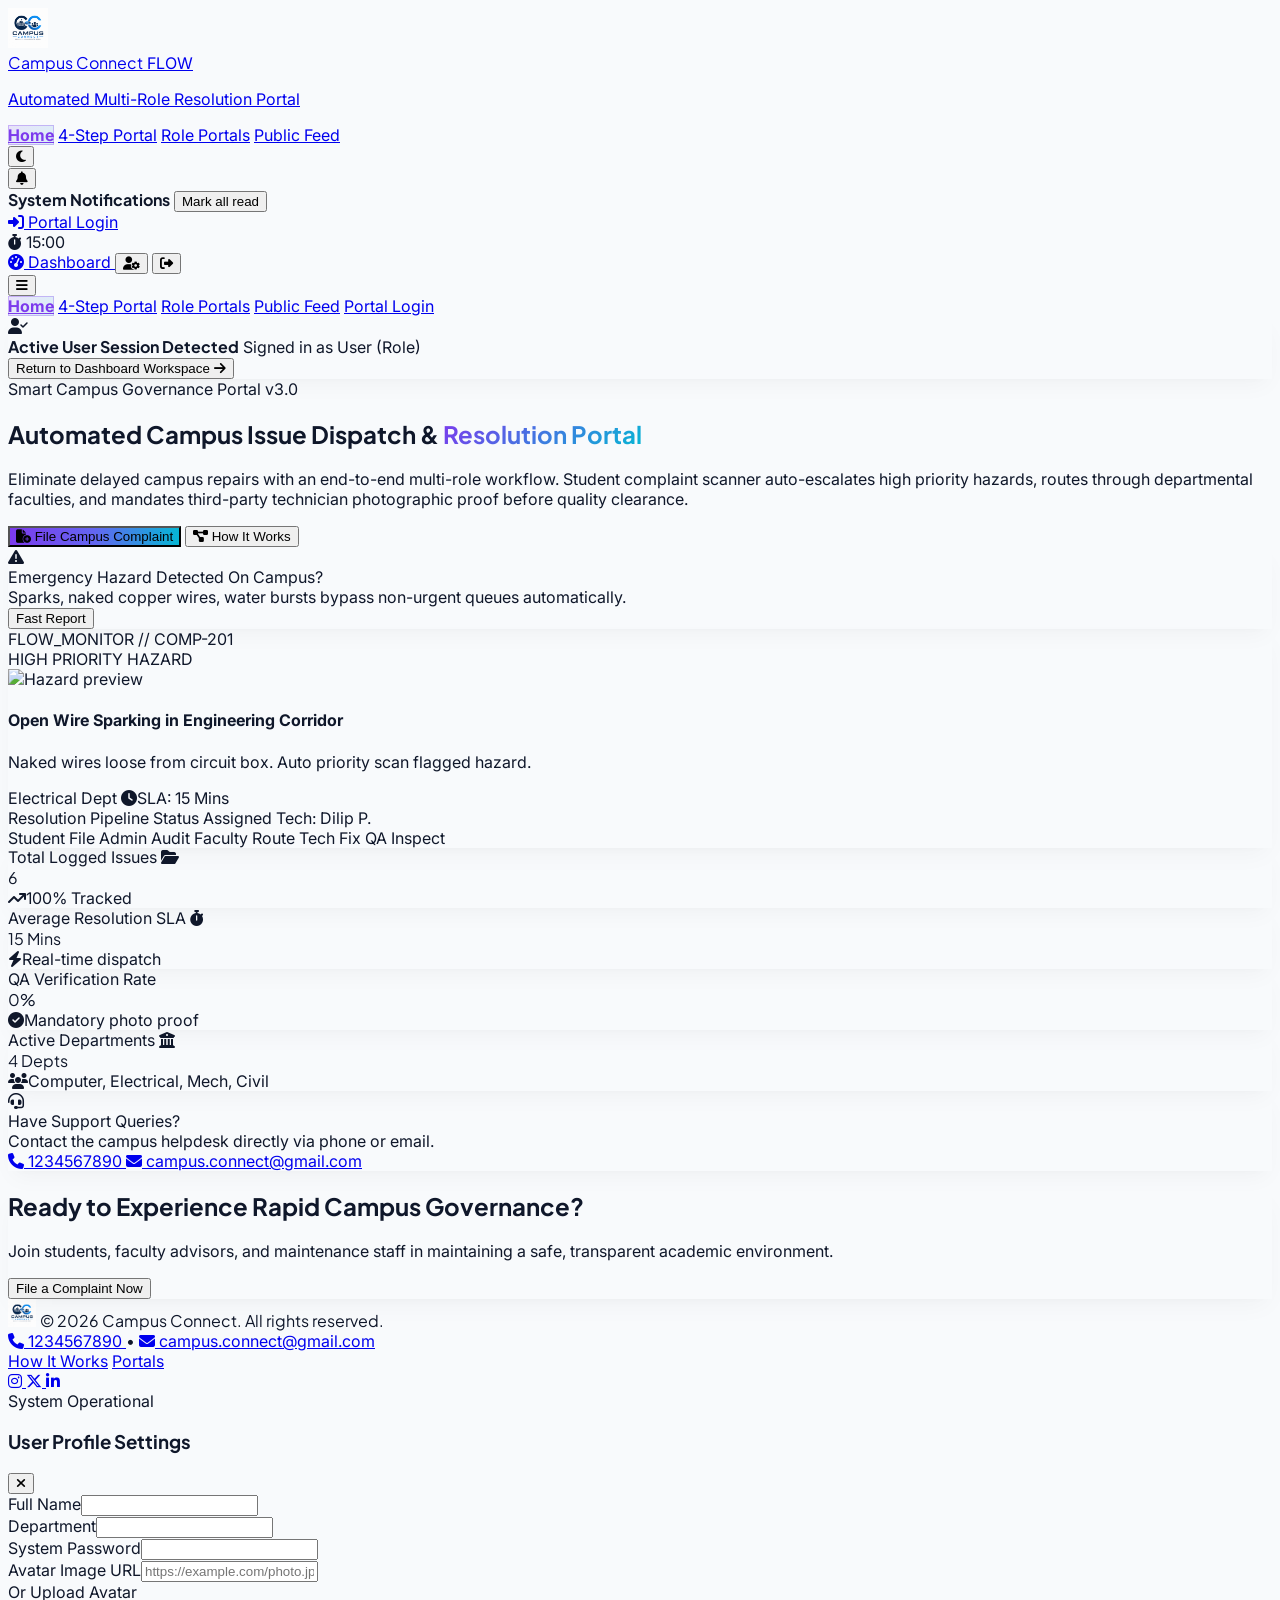
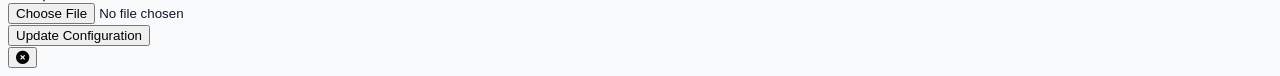
==== commit bed8a035: "feat: enhance UI and UX" ====
--- a/index.html
+++ b/index.html
@@ -226,7 +226,8 @@
         <div class="flex items-center gap-3 depth-layer-1">
           <div
             class="h-12 w-12 rounded-xl bg-blue-600 text-white flex items-center justify-center font-bold text-xl pulse-ring">
-            <i class="fa-solid fa-user-check"></i></div>
+            <i class="fa-solid fa-user-check"></i>
+          </div>
           <div>
             <b class="font-display font-bold text-base block">Active User Session Detected</b>
             <span class="text-sm text-slate-600 dark:text-zinc-400">Signed in as <span id="bannerUserName"
@@ -264,7 +265,7 @@
           </p>
 
           <div class="flex flex-wrap items-center gap-4 pt-2">
-            <button onclick="window.location.href='login.html?role=student'"
+            <button onclick="navigateToFileComplaint()"
               class="btn-animate shimmer-btn px-8 py-4 rounded-xl text-white font-bold text-base shadow-xl shadow-blue-600/25 flex items-center gap-2.5 group btn-3d">
               <i class="fa-solid fa-file-circle-plus group-hover:rotate-12 transition-transform text-lg"></i> File
               Campus Complaint
@@ -457,7 +458,7 @@
         <p class="text-base sm:text-lg text-blue-100 max-w-2xl mx-auto font-medium relative z-10 depth-layer-2">Join
           students, faculty advisors, and maintenance staff in maintaining a safe, transparent academic environment.</p>
         <div class="pt-2 relative z-10 depth-layer-3">
-          <button onclick="window.location.href='login.html?role=student'"
+          <button onclick="navigateToFileComplaint()"
             class="btn-animate px-9 py-4 rounded-xl bg-white text-blue-700 font-extrabold text-base shadow-lg hover:bg-slate-100 btn-3d">
             File a Complaint Now
           </button>
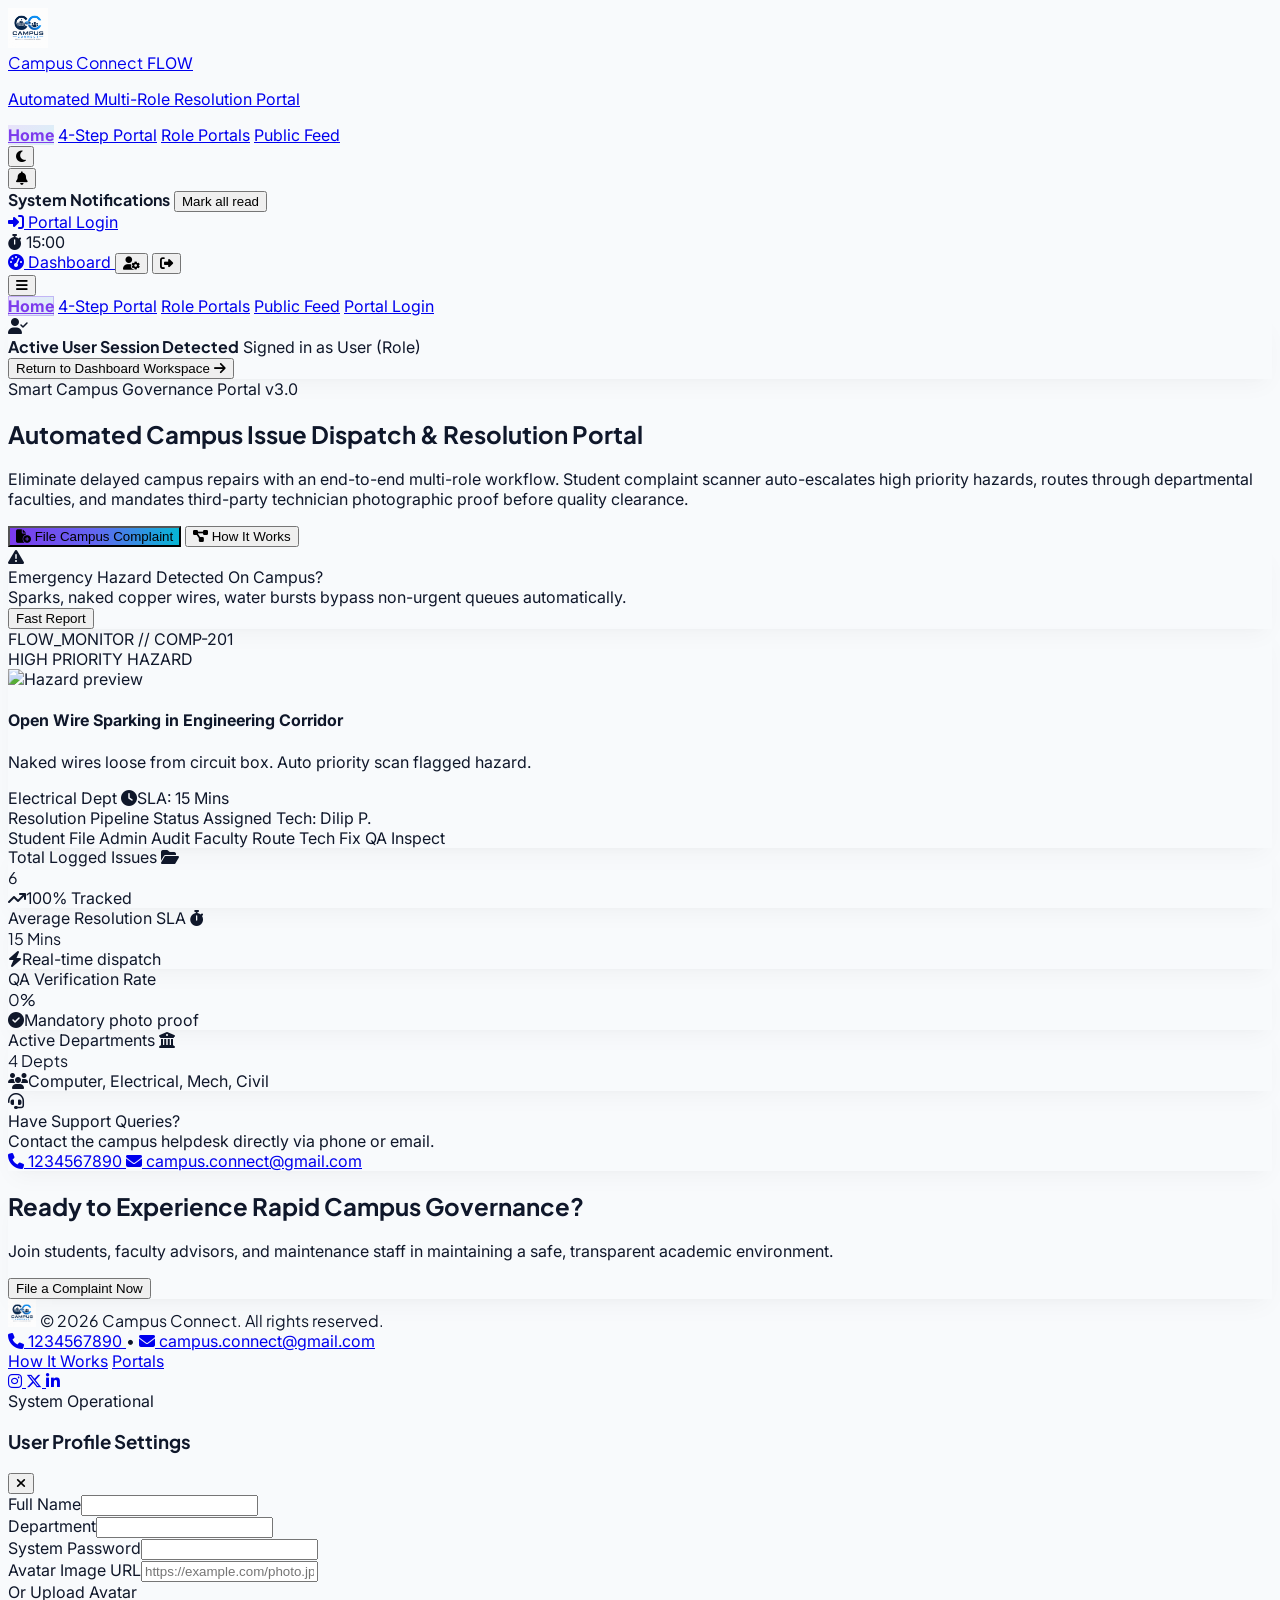
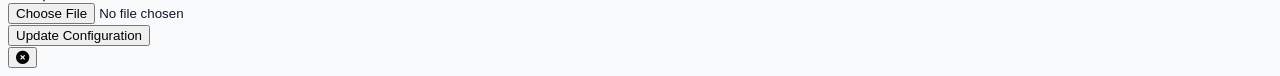
==== commit 67b2e71c: "feat: refine UI and UX" ====
--- a/index.html
+++ b/index.html
@@ -253,10 +253,100 @@
             Smart Campus Governance Portal v3.0
           </div>
 
-          <h1
+          <h1 id="heroTitle"
             class="font-display text-5xl sm:text-6xl lg:text-7xl font-extrabold tracking-tight leading-[1.08] text-slate-900 dark:text-white">
-            Automated Campus Issue Dispatch & <span class="gradient-text">Resolution Portal</span>
+            Automated Campus Issue Dispatch & Resolution Portal
+            <span class="gradient-text"></span>
           </h1>
+
+          <!-- Per-character text animation (Motion-Primitives style, word-wrap safe) -->
+          <style>
+            #heroTitle .hero-word {
+              display: inline;
+              white-space: nowrap;
+            }
+
+            #heroTitle .hero-char {
+              display: inline-block;
+              opacity: 0;
+              filter: blur(4px);
+              transform: translateY(6px);
+              animation: heroCharFade 0.5s cubic-bezier(0.22, 1, 0.36, 1) forwards;
+              animation-delay: var(--d);
+            }
+
+            @keyframes heroCharFade {
+              to {
+                opacity: 1;
+                filter: blur(0px);
+                transform: translateY(0);
+              }
+            }
+
+            @media (prefers-reduced-motion: reduce) {
+              #heroTitle .hero-char {
+                animation: none !important;
+                opacity: 1 !important;
+                filter: none !important;
+                transform: none !important;
+              }
+            }
+          </style>
+          <script>
+              (function () {
+                var STAGGER = 22; // ms between each character
+                var h = document.getElementById('heroTitle');
+                if (!h) return;
+
+                var idx = 0;
+                var frag = document.createDocumentFragment();
+
+                // Build animated word spans from a text string, appending to `target`
+                function buildWords(text, target) {
+                  // Split by spaces, preserving them as delimiters
+                  var words = text.split(/( +)/);
+                  words.forEach(function (seg) {
+                    if (!seg) return;
+                    // If it's whitespace, emit a plain text node (allows natural line wrapping)
+                    if (/^ +$/.test(seg)) {
+                      target.appendChild(document.createTextNode(seg));
+                      idx += seg.length;
+                      return;
+                    }
+                    // It's a word — wrap characters in a nowrap word-span
+                    var wordSpan = document.createElement('span');
+                    wordSpan.className = 'hero-word';
+                    for (var i = 0; i < seg.length; i++) {
+                      var charSpan = document.createElement('span');
+                      charSpan.className = 'hero-char';
+                      charSpan.textContent = seg[i];
+                      charSpan.style.setProperty('--d', (idx * STAGGER) + 'ms');
+                      idx++;
+                      wordSpan.appendChild(charSpan);
+                    }
+                    target.appendChild(wordSpan);
+                  });
+                }
+
+                var nodes = Array.prototype.slice.call(h.childNodes);
+                nodes.forEach(function (node) {
+                  if (node.nodeType === 3) {
+                    // Text node — clean up newlines/extra whitespace to single spaces
+                    var text = node.textContent.replace(/\s+/g, ' ');
+                    buildWords(text, frag);
+                  } else if (node.nodeType === 1) {
+                    // Element node (e.g. gradient-text span) — clone and fill with animated chars
+                    var wrapper = node.cloneNode(false);
+                    var text = node.textContent.replace(/\s+/g, ' ');
+                    buildWords(text, wrapper);
+                    frag.appendChild(wrapper);
+                  }
+                });
+
+                h.textContent = '';
+                h.appendChild(frag);
+              })();
+          </script>
 
           <p class="text-slate-600 dark:text-zinc-300 text-lg sm:text-xl leading-relaxed font-medium max-w-2xl">
             Eliminate delayed campus repairs with an end-to-end multi-role workflow. Student complaint scanner
--- a/css/style.css
+++ b/css/style.css
@@ -425,6 +425,85 @@
   box-shadow: inset 0 0 0 1px rgba(34, 211, 238, 0.4), 0 0 15px rgba(6, 182, 212, 0.2);
 }
 
+/* ---- Nav Button Ripple-Fill Hover Effect ---- */
+.nav-route-btn {
+  position: relative;
+  overflow: hidden;
+  isolation: isolate;
+  transform: scale(1);
+  box-shadow: none;
+  transition: color 0.35s cubic-bezier(0.23, 1, 0.32, 1),
+              transform 0.35s cubic-bezier(0.23, 1, 0.32, 1),
+              box-shadow 0.35s cubic-bezier(0.23, 1, 0.32, 1);
+}
+
+.nav-route-btn::before {
+  content: '';
+  position: absolute;
+  top: 50%;
+  left: 50%;
+  width: 50px;
+  height: 50px;
+  border-radius: 50%;
+  background: linear-gradient(135deg, rgba(124, 58, 237, 0.18) 0%, rgba(6, 182, 212, 0.18) 100%);
+  transform: translate(-50%, -50%) scale(0);
+  z-index: -1;
+  pointer-events: none;
+  transition: transform 0.5s cubic-bezier(0.23, 1, 0.32, 1);
+}
+
+.nav-route-btn:hover::before {
+  transform: translate(-50%, -50%) scale(3);
+}
+
+.nav-route-btn:hover {
+  color: #7C3AED !important;
+  transform: scale(1.05);
+  box-shadow: 0 0 16px rgba(124, 58, 237, 0.18), 0 0 6px rgba(6, 182, 212, 0.12);
+}
+
+.nav-route-btn:active {
+  transform: scale(1);
+}
+
+/* Dark mode nav hover */
+.dark .nav-route-btn::before {
+  background: linear-gradient(135deg, rgba(124, 58, 237, 0.3) 0%, rgba(6, 182, 212, 0.25) 100%);
+}
+
+.dark .nav-route-btn:hover {
+  color: #22D3EE !important;
+  box-shadow: 0 0 20px rgba(6, 182, 212, 0.2), 0 0 8px rgba(124, 58, 237, 0.15);
+}
+
+/* Active pill hover — enhance the existing gradient, don't conflict */
+.nav-route-btn.nav-active-pill::before {
+  background: linear-gradient(135deg, rgba(124, 58, 237, 0.25) 0%, rgba(6, 182, 212, 0.25) 100%);
+}
+
+.dark .nav-route-btn.nav-active-pill::before {
+  background: linear-gradient(135deg, rgba(124, 58, 237, 0.35) 0%, rgba(6, 182, 212, 0.3) 100%);
+}
+
+/* Accessibility: disable animation for reduced motion */
+@media (prefers-reduced-motion: reduce) {
+  .nav-route-btn {
+    transition: none !important;
+    transform: none !important;
+  }
+  .nav-route-btn::before {
+    transition: none !important;
+    transform: translate(-50%, -50%) scale(0) !important;
+  }
+  .nav-route-btn:hover {
+    transform: none !important;
+    box-shadow: none !important;
+  }
+  .nav-route-btn:hover::before {
+    transform: translate(-50%, -50%) scale(0) !important;
+  }
+}
+
 /* Dynamic Header Hide/Show Physics */
 #main-header {
   transition: transform 0.3s cubic-bezier(0.22, 1, 0.36, 1),
--- a/css/home.css
+++ b/css/home.css
@@ -33,4 +33,4 @@
   transform: translateY(-6px);
   border-color: rgba(124, 58, 237, 0.45);
   box-shadow: 0 15px 30px -10px rgba(6, 182, 212, 0.2);
-}
+}
